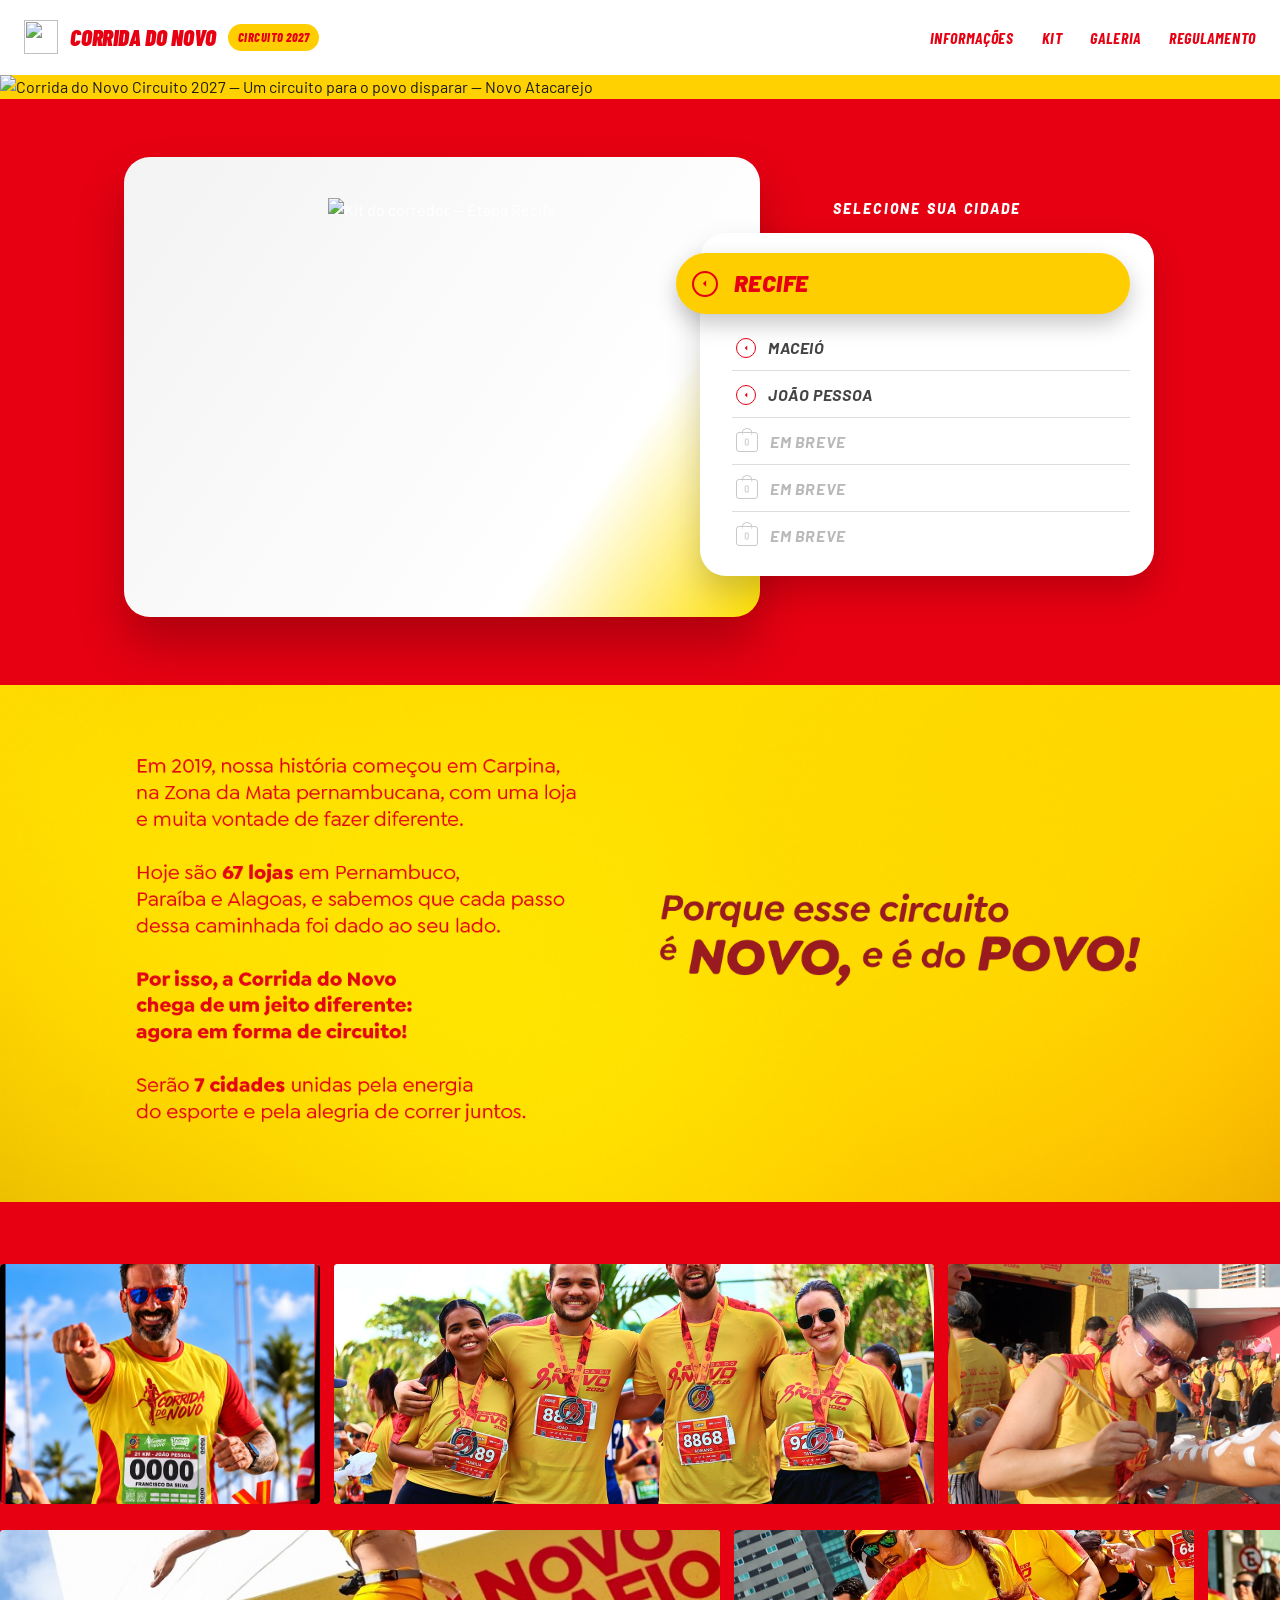
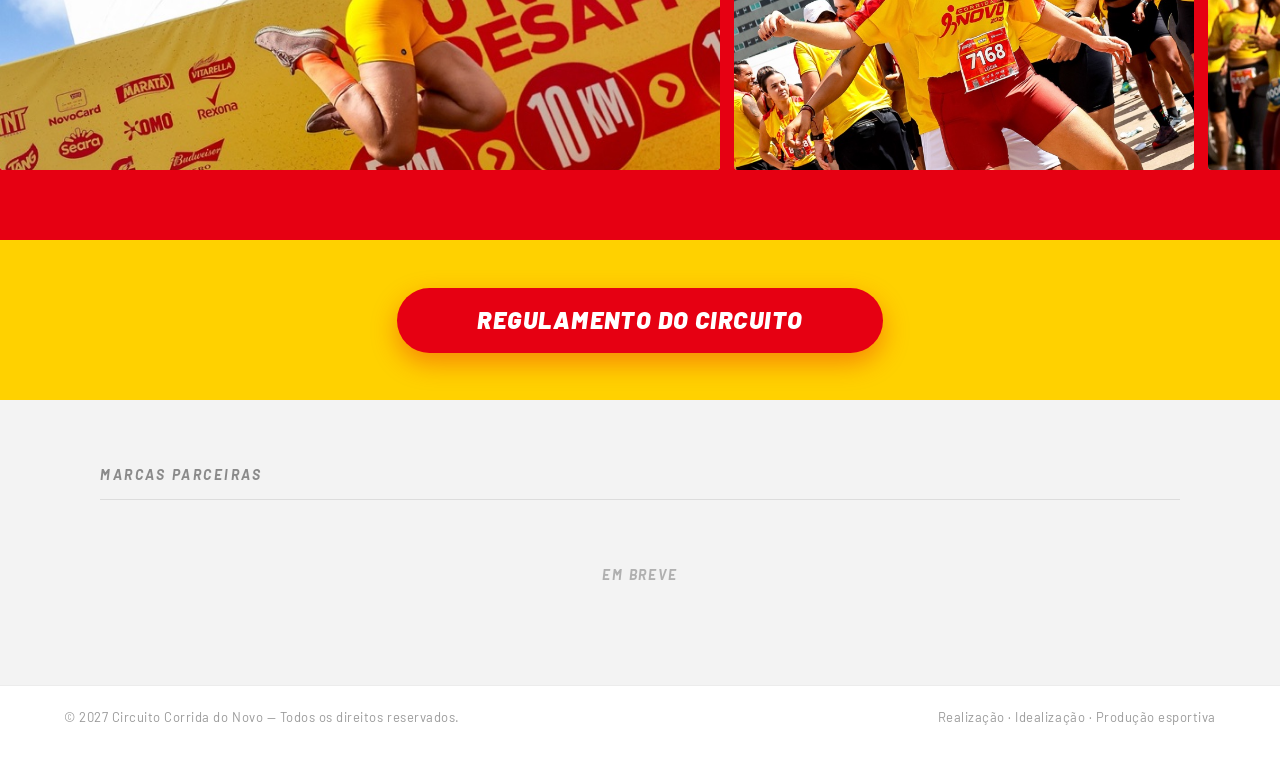
==== index.html @ e548bd9b "Replica layout da Corrida Mateus na home (branch site-completo)" ====
<!doctype html>
<html lang="pt-BR">
  <head>
    <meta charset="utf-8" />
    <meta name="viewport" content="width=device-width, initial-scale=1" />
    <title>Corrida do Novo — Circuito 2027</title>
    <link rel="icon" type="image/svg+xml" href="assets/common/favicon.svg" />
    <link rel="preconnect" href="https://fonts.googleapis.com" />
    <link rel="preconnect" href="https://fonts.gstatic.com" crossorigin />
    <link
      href="https://fonts.googleapis.com/css2?family=Barlow+Condensed:ital,wght@0,400;0,600;0,700;0,800;0,900;1,400;1,600;1,700;1,800;1,900&family=Barlow:ital,wght@0,400;0,500;0,600;0,700;0,800;0,900;1,400;1,500;1,600;1,700;1,800;1,900&family=Saira+Condensed:ital,wght@0,700;0,800;0,900;1,800;1,900&display=swap"
      rel="stylesheet"
    />
    <link rel="stylesheet" href="styles.css?v=11" />
  </head>
  <body data-page="home">
    <!-- ==================== HEADER ==================== -->
    <header class="topbar" data-screen-label="Header">
      <div class="topbar-container topbar-home">
        <a href="#inicio" class="brand-logo">
          <img class="brand-icon" src="assets/common/favicon.svg" alt="" width="34" height="34" />
          <span>Corrida do Novo</span>
          <span class="brand-badge">Circuito 2027</span>
        </a>

        <nav class="nav" aria-label="Primária">
          <a href="#informacoes">INFORMAÇÕES</a>
          <a href="#kit">KIT</a>
          <a href="#galeria">GALERIA</a>
          <a href="#regulamento">REGULAMENTO</a>
        </nav>
      </div>
    </header>

    <!-- ==================== HERO ==================== -->
    <section class="hero" id="inicio" data-screen-label="Hero">
      <div class="hero-img-wrap">
        <img
          src="assets/common/DOBRA_1.png"
          alt="Corrida do Novo Circuito 2027 — Um circuito para o povo disparar — Novo Atacarejo"
        />
      </div>
    </section>

    <!-- ==================== KIT + SELETOR DE CIDADE ==================== -->
    <section
      class="section-red section-stages"
      id="kit"
      data-screen-label="Kit + Seletor de Cidade"
    >
      <div class="kit-row" id="etapas">
        <div class="kit-card kit-card-home">
          <div class="kit-preview-frame">
            <img
              id="kit-preview-img"
              class="kit-preview-img"
              src="assets/recife/CAMISA_RECIFE.png"
              alt="Kit do corredor: camisa, medalha e número de peito"
            />
          </div>
        </div>

        <aside class="city-aside" aria-label="Selecione sua cidade">
          <div class="label">SELECIONE SUA CIDADE</div>

          <div class="city-panel">
            <button class="city-current" type="button" id="city-current-btn">
              <span class="arrow" aria-hidden="true">
                <svg viewBox="0 0 24 24"><path d="M15 6l-6 6 6 6V6z" /></svg>
              </span>
              <span class="city-current-label">RECIFE</span>
            </button>

            <ul class="city-list" id="city-list"></ul>
          </div>
        </aside>
      </div>
    </section>

    <!-- ==================== HISTÓRIA ==================== -->
    <section class="story-novo" id="informacoes" data-screen-label="História">
      <div class="story-wrap">
        <div class="story-text-img">
          <img
            src="assets/common/story-text.png"
            alt="Em 2019, nossa história começou em Carpina, na Zona da Mata pernambucana, com uma loja e muita vontade de fazer diferente. Hoje são 67 lojas em Pernambuco, Paraíba e Alagoas, e sabemos que cada passo dessa caminhada foi dado ao seu lado. Por isso, a Corrida do Novo chega de um jeito diferente: agora em forma de circuito! Serão 7 cidades unidas pela energia do esporte e pela alegria de correr juntos."
          />
        </div>
        <div class="story-headline">
          <img
            src="assets/common/story-headline.png"
            alt="Porque esse circuito é NOVO, e é do POVO!"
          />
        </div>
      </div>
    </section>

    <!-- ==================== GALERIA MARQUEE ==================== -->
    <section class="gallery" id="galeria" data-screen-label="Galeria">
      <!-- ROW 1 — scrolls right → left -->
      <div class="marquee" style="--marquee-duration: 70s">
        <div class="marquee-track">
          <!-- First set -->
          <div class="mslide s"><img src="assets/common/runner-highlight.jpg" alt="Corredor Corrida do Novo" loading="lazy" /></div>
          <div class="mslide l"><img src="assets/photos/corrida-novo-01.jpg" alt="Foto da Corrida do Novo" loading="lazy" /></div>
          <div class="mslide m"><img src="assets/photos/corrida-novo-02.jpg" alt="Foto da Corrida do Novo" loading="lazy" /></div>
          <div class="mslide xl"><img src="assets/photos/corrida-novo-03.jpg" alt="Foto da Corrida do Novo" loading="lazy" /></div>
          <div class="mslide s"><img src="assets/photos/corrida-novo-04.jpg" alt="Foto da Corrida do Novo" loading="lazy" /></div>
          <div class="mslide m"><img src="assets/photos/corrida-novo-05.jpg" alt="Foto da Corrida do Novo" loading="lazy" /></div>
          <div class="mslide l"><img src="assets/photos/corrida-novo-06.jpg" alt="Foto da Corrida do Novo" loading="lazy" /></div>
          <div class="mslide s"><img src="assets/photos/corrida-novo-07.jpg" alt="Foto da Corrida do Novo" loading="lazy" /></div>
          <div class="mslide m"><img src="assets/photos/corrida-novo-08.jpg" alt="Foto da Corrida do Novo" loading="lazy" /></div>
          <div class="mslide l"><img src="assets/photos/corrida-novo-09.jpg" alt="Foto da Corrida do Novo" loading="lazy" /></div>
          <div class="mslide m"><img src="assets/photos/corrida-novo-10.jpg" alt="Foto da Corrida do Novo" loading="lazy" /></div>
          <!-- Duplicate (required for seamless loop) -->
          <div class="mslide s"><img src="assets/common/runner-highlight.jpg" alt="Corredor Corrida do Novo" loading="lazy" /></div>
          <div class="mslide l"><img src="assets/photos/corrida-novo-01.jpg" alt="Foto da Corrida do Novo" loading="lazy" /></div>
          <div class="mslide m"><img src="assets/photos/corrida-novo-02.jpg" alt="Foto da Corrida do Novo" loading="lazy" /></div>
          <div class="mslide xl"><img src="assets/photos/corrida-novo-03.jpg" alt="Foto da Corrida do Novo" loading="lazy" /></div>
          <div class="mslide s"><img src="assets/photos/corrida-novo-04.jpg" alt="Foto da Corrida do Novo" loading="lazy" /></div>
          <div class="mslide m"><img src="assets/photos/corrida-novo-05.jpg" alt="Foto da Corrida do Novo" loading="lazy" /></div>
          <div class="mslide l"><img src="assets/photos/corrida-novo-06.jpg" alt="Foto da Corrida do Novo" loading="lazy" /></div>
          <div class="mslide s"><img src="assets/photos/corrida-novo-07.jpg" alt="Foto da Corrida do Novo" loading="lazy" /></div>
          <div class="mslide m"><img src="assets/photos/corrida-novo-08.jpg" alt="Foto da Corrida do Novo" loading="lazy" /></div>
          <div class="mslide l"><img src="assets/photos/corrida-novo-09.jpg" alt="Foto da Corrida do Novo" loading="lazy" /></div>
          <div class="mslide m"><img src="assets/photos/corrida-novo-10.jpg" alt="Foto da Corrida do Novo" loading="lazy" /></div>
        </div>
      </div>

      <!-- ROW 2 — scrolls left → right -->
      <div class="marquee reverse" style="--marquee-duration: 80s">
        <div class="marquee-track">
          <!-- First set -->
          <div class="mslide xl"><img src="assets/photos/corrida-novo-11.jpg" alt="Foto da Corrida do Novo" loading="lazy" /></div>
          <div class="mslide m"><img src="assets/photos/corrida-novo-12.jpg" alt="Foto da Corrida do Novo" loading="lazy" /></div>
          <div class="mslide l"><img src="assets/photos/corrida-novo-13.jpg" alt="Foto da Corrida do Novo" loading="lazy" /></div>
          <div class="mslide s"><img src="assets/photos/corrida-novo-14.jpg" alt="Foto da Corrida do Novo" loading="lazy" /></div>
          <div class="mslide xl"><img src="assets/photos/corrida-novo-15.jpg" alt="Foto da Corrida do Novo" loading="lazy" /></div>
          <div class="mslide m"><img src="assets/photos/corrida-novo-16.jpg" alt="Foto da Corrida do Novo" loading="lazy" /></div>
          <div class="mslide s"><img src="assets/photos/corrida-novo-17.jpg" alt="Foto da Corrida do Novo" loading="lazy" /></div>
          <div class="mslide l"><img src="assets/photos/corrida-novo-18.jpg" alt="Foto da Corrida do Novo" loading="lazy" /></div>
          <div class="mslide m"><img src="assets/photos/corrida-novo-19.jpg" alt="Foto da Corrida do Novo" loading="lazy" /></div>
          <div class="mslide l"><img src="assets/photos/corrida-novo-20.jpg" alt="Foto da Corrida do Novo" loading="lazy" /></div>
          <!-- Duplicate -->
          <div class="mslide xl"><img src="assets/photos/corrida-novo-11.jpg" alt="Foto da Corrida do Novo" loading="lazy" /></div>
          <div class="mslide m"><img src="assets/photos/corrida-novo-12.jpg" alt="Foto da Corrida do Novo" loading="lazy" /></div>
          <div class="mslide l"><img src="assets/photos/corrida-novo-13.jpg" alt="Foto da Corrida do Novo" loading="lazy" /></div>
          <div class="mslide s"><img src="assets/photos/corrida-novo-14.jpg" alt="Foto da Corrida do Novo" loading="lazy" /></div>
          <div class="mslide xl"><img src="assets/photos/corrida-novo-15.jpg" alt="Foto da Corrida do Novo" loading="lazy" /></div>
          <div class="mslide m"><img src="assets/photos/corrida-novo-16.jpg" alt="Foto da Corrida do Novo" loading="lazy" /></div>
          <div class="mslide s"><img src="assets/photos/corrida-novo-17.jpg" alt="Foto da Corrida do Novo" loading="lazy" /></div>
          <div class="mslide l"><img src="assets/photos/corrida-novo-18.jpg" alt="Foto da Corrida do Novo" loading="lazy" /></div>
          <div class="mslide m"><img src="assets/photos/corrida-novo-19.jpg" alt="Foto da Corrida do Novo" loading="lazy" /></div>
          <div class="mslide l"><img src="assets/photos/corrida-novo-20.jpg" alt="Foto da Corrida do Novo" loading="lazy" /></div>
        </div>
      </div>
    </section>

    <!-- ==================== CTA REGULAMENTO ==================== -->
    <section class="cta-band-home" id="regulamento">
      <button class="cta-btn-regulamento" type="button" onclick="openRegulamento()">
        Regulamento do Circuito
      </button>
    </section>

    <!-- ==================== MARCAS PARCEIRAS ==================== -->
    <section class="partners">
      <div class="partners-inner">
        <h3 class="partners-title">Marcas Parceiras</h3>
        <div class="partners-empty">Em breve</div>
      </div>
    </section>

    <!-- ==================== FOOTER ==================== -->
    <div class="legal">
      <span>© 2027 Circuito Corrida do Novo — Todos os direitos reservados.</span>
      <span>Realização · Idealização · Produção esportiva</span>
    </div>

    <script src="script.js?v=11"></script>
  </body>
</html>
---- styles.css ----
:root {
  --primary-red: #E60012;
  --primary-red-hover: #c9000f;
  --dark-red: #9e000c;
  --yellow: #FFCE00;
  --yellow-light: #FFF4D0;
  --yellow-dark: #E5B800;
  --text-dark: #1A1A1A;
  --text-muted: #666666;
  --bg-light: #FBF9F5;
  --bg-card: #FFFFFF;
  --border-light: #EBEBEB;
  --radius-lg: 20px;
  --radius-md: 12px;
  --radius-sm: 8px;
  --radius-pill: 9999px;
  --shadow-sm: 0 4px 12px rgba(0, 0, 0, 0.05);
  --shadow-md: 0 8px 24px rgba(0, 0, 0, 0.08);
  --shadow-lg: 0 16px 36px rgba(0, 0, 0, 0.12);
  --font-heading: 'Barlow Condensed', 'Saira Condensed', sans-serif;
  --font-body: 'Barlow', -apple-system, BlinkMacSystemFont, sans-serif;
}

* {
  box-sizing: border-box;
  margin: 0;
  padding: 0;
}

html {
  scroll-behavior: smooth;
  font-size: 16px;
  overflow-x: hidden;
}

body {
  font-family: var(--font-body);
  color: var(--text-dark);
  background-color: #fff;
  line-height: 1.5;
  -webkit-font-smoothing: antialiased;
  overflow-x: hidden;
}

section[id],
div[id] {
  scroll-margin-top: 84px;
}

::selection {
  background: var(--yellow);
  color: var(--text-dark);
}

img {
  display: block;
  max-width: 100%;
  height: auto;
}

a {
  text-decoration: none;
  color: inherit;
}

button {
  font: inherit;
  border: none;
  background: none;
  cursor: pointer;
}

/* ==================== TOPBAR ==================== */
.topbar {
  position: sticky;
  top: 0;
  z-index: 100;
  background: #FFFFFF;
  padding: 14px 24px;
  min-height: 75px;
  display: flex;
  align-items: center;
}

.topbar-container {
  width: 100%;
  max-width: 1240px;
  margin: 0 auto;
  display: grid;
  grid-template-columns: 1fr auto 1fr;
  align-items: center;
  gap: 24px;
}

.topbar-container > .nav-cta-btn {
  justify-self: end;
}

.brand-logo {
  display: flex;
  align-items: center;
  gap: 12px;
  font-family: var(--font-heading);
  font-weight: 900;
  font-style: italic;
  font-size: 1.45rem;
  color: var(--primary-red);
  letter-spacing: -0.01em;
  text-transform: uppercase;
}

.brand-icon {
  width: 34px;
  height: 34px;
  flex-shrink: 0;
}

.brand-badge {
  background: var(--yellow);
  color: var(--primary-red);
  padding: 4px 10px;
  border-radius: var(--radius-pill);
  font-size: 0.78rem;
  font-weight: 800;
  letter-spacing: 0.04em;
}

.nav {
  display: flex;
  align-items: center;
  gap: 28px;
}

.nav a {
  font-family: var(--font-heading);
  font-style: italic;
  font-weight: 700;
  font-size: 1rem;
  color: var(--primary-red);
  text-transform: uppercase;
  letter-spacing: 0.04em;
  position: relative;
  padding: 6px 0;
  transition: color 0.2s;
}

.nav a:hover,
.nav a.active {
  color: var(--dark-red);
}

.nav a::after {
  content: "";
  position: absolute;
  left: 0;
  bottom: 0;
  width: 100%;
  height: 2px;
  background: var(--primary-red);
  transform: scaleX(0);
  transition: transform 0.2s ease;
}

.nav a:hover::after,
.nav a.active::after {
  transform: scaleX(1);
}

.nav-cta-btn {
  background: var(--primary-red);
  color: #fff !important;
  font-family: var(--font-heading) !important;
  font-weight: 800 !important;
  font-style: italic !important;
  text-transform: uppercase !important;
  padding: 8px 22px !important;
  border-radius: var(--radius-pill);
  box-shadow: 0 4px 12px rgba(230, 0, 18, 0.3);
  transition: all 0.2s ease !important;
}

.nav-cta-btn::after {
  display: none !important;
}

.nav-cta-btn:hover {
  background: var(--primary-red-hover);
  transform: translateY(-2px);
  box-shadow: 0 6px 16px rgba(230, 0, 18, 0.45);
}

/* ==================== TABS BAR ==================== */
.tab-switch-section {
  margin: 0 auto 44px;
  text-align: center;
}

.tab-switch-wrap {
  display: flex;
  justify-content: center;
}

.tab-nav {
  display: flex;
  background: #FFFFFF;
  padding: 6px;
  border: 1px solid #ECE6DA;
  border-radius: var(--radius-pill);
  box-shadow: var(--shadow-sm);
  width: 100%;
  max-width: 560px;
}

.tab-nav-btn {
  flex: 1;
  padding: 14px 18px;
  border-radius: var(--radius-pill);
  font-family: var(--font-heading);
  font-style: italic;
  font-weight: 800;
  font-size: 1.15rem;
  letter-spacing: 0.04em;
  text-transform: uppercase;
  color: #6B6457;
  display: flex;
  align-items: center;
  justify-content: center;
  gap: 10px;
  transition: background-color 0.2s ease, color 0.2s ease, box-shadow 0.2s ease;
}

.tab-nav-btn .tab-icon {
  display: inline-flex;
}

.tab-nav-btn .tab-icon svg {
  width: 22px;
  height: 22px;
  fill: currentColor;
}

.tab-nav-btn.active {
  background: var(--primary-red);
  color: #FFFFFF;
  box-shadow: 0 6px 16px rgba(230, 0, 18, 0.3);
}

.tab-nav-btn:not(.active):hover {
  color: var(--primary-red);
}

.tab-banner-notice {
  font-size: 0.9rem;
  color: var(--text-muted);
  margin-top: 12px;
}

/* ==================== HERO ==================== */
.hero {
  position: relative;
  width: 100%;
  background: #FFD100;
  overflow: hidden;
}

.hero-img-wrap {
  width: 100%;
  max-width: 1920px;
  margin: 0 auto;
}

.hero-img-wrap img {
  width: 100%;
  height: auto;
  display: block;
}

/* ==================== DATE BAR ==================== */
.date-bar-section {
  background: var(--primary-red);
  width: 100%;
  overflow: hidden;
  line-height: 0;
  box-shadow: inset 0 2px 4px rgba(0,0,0,0.1);
}

.date-bar-section img {
  width: 100%;
  max-width: 1920px;
  margin: 0 auto;
  display: block;
  height: auto;
  transition: opacity 0.3s ease;
}

/* ==================== RED SECTIONS ==================== */
.section-red {
  background: var(--primary-red);
  color: #FFFFFF;
}

/* ==================== SECTION KIT & CITY SELECTOR ==================== */
.section-kit-selector,
.section-stages {
  position: relative;
  padding: 72px 24px;
  overflow: hidden;
}

.section-container {
  max-width: 1240px;
  margin: 0 auto;
}

.kit-selector-grid {
  display: grid;
  grid-template-columns: 1.1fr 0.9fr;
  gap: 56px;
  align-items: center;
  max-width: 1080px;
  margin: 0 auto;
}

/* Left: Kit Preview Frame */
.kit-card {
  position: relative;
  display: flex;
  flex-direction: column;
  align-items: center;
  justify-content: center;
  padding: 36px 28px 28px;
  background: #FFFFFF;
  border-radius: 28px;
  box-shadow: 0 20px 50px rgba(0, 0, 0, 0.18);
}

.kit-preview-frame {
  position: relative;
  width: 100%;
  max-width: 460px;
  display: flex;
  align-items: center;
  justify-content: center;
}

.kit-preview-img {
  max-width: 100%;
  max-height: 460px;
  object-fit: contain;
  transition: transform 0.3s ease, opacity 0.25s ease;
}

.kit-badge-info {
  margin-top: 20px;
  background: #FFF;
  border: 1px solid #ECE6DA;
  border-radius: var(--radius-pill);
  padding: 8px 20px;
  font-family: var(--font-heading);
  font-weight: 700;
  font-size: 0.9rem;
  color: #444;
  letter-spacing: 0.05em;
  text-transform: uppercase;
  box-shadow: var(--shadow-sm);
  display: inline-flex;
  align-items: center;
  gap: 8px;
  text-align: center;
}

.kit-badge-info .dot {
  flex: 0 0 8px;
  width: 8px;
  height: 8px;
  background: var(--primary-red);
  border-radius: 50%;
}

/* Right: City Aside (Exact look of corridamateus) */
.city-aside {
  position: relative;
  z-index: 10;
  display: flex;
  flex-direction: column;
  justify-content: center;
  max-width: 440px;
  width: 100%;
  margin: 0;
}

.city-aside .city-aside-label {
  align-self: flex-start;
  font-family: var(--font-heading);
  font-style: italic;
  font-weight: 800;
  font-size: 1rem;
  letter-spacing: 0.12em;
  color: #FFFFFF;
  text-align: left;
  margin-bottom: 18px;
  text-transform: uppercase;
  display: flex;
  align-items: center;
  gap: 8px;
}

.city-aside .city-aside-label::before {
  content: "";
  display: inline-block;
  width: 12px;
  height: 12px;
  background: var(--yellow);
  border-radius: 50%;
}

.stage-summary {
  background: #FFFFFF;
  border: 1px solid #ECECEC;
  border-radius: 26px;
  box-shadow: 0 16px 36px rgba(0, 0, 0, 0.1);
  padding: 28px 30px;
}

.stage-summary-name {
  font-family: var(--font-heading);
  font-style: italic;
  font-weight: 900;
  font-size: clamp(2.4rem, 4vw, 3.2rem);
  line-height: 1;
  color: var(--primary-red);
  text-transform: uppercase;
  display: flex;
  align-items: baseline;
  gap: 12px;
}

.stage-summary-state {
  font-size: 1.1rem;
  color: var(--text-dark);
  background: var(--yellow);
  padding: 2px 10px;
  border-radius: var(--radius-pill);
}

.stage-summary-list {
  margin-top: 22px;
  display: flex;
  flex-direction: column;
}

.stage-summary-list > div {
  display: grid;
  grid-template-columns: 110px 1fr;
  gap: 12px;
  padding: 12px 0;
  border-top: 1px solid #F0ECE4;
}

.stage-summary-list dt {
  font-family: var(--font-heading);
  font-style: italic;
  font-weight: 800;
  font-size: 0.95rem;
  letter-spacing: 0.08em;
  text-transform: uppercase;
  color: #999;
}

.stage-summary-list dd {
  font-weight: 600;
  color: var(--text-dark);
}

.stage-back-link {
  margin-top: 14px;
  align-self: center;
  font-family: var(--font-heading);
  font-style: italic;
  font-weight: 700;
  letter-spacing: 0.04em;
  text-transform: uppercase;
  color: var(--text-muted);
  transition: color 0.15s ease;
}

.section-red .stage-back-link {
  color: rgba(255, 255, 255, 0.85);
}

.stage-back-link:hover,
.section-red .stage-back-link:hover {
  color: var(--yellow);
}

/* Home city list */
.city-panel {
  background: #FFFFFF;
  border-radius: 26px;
  box-shadow: 0 20px 50px rgba(0, 0, 0, 0.18);
  padding: 14px;
}

.city-list {
  list-style: none;
  display: flex;
  flex-direction: column;
  gap: 4px;
}

.city-option {
  display: flex;
  align-items: center;
  gap: 12px;
  padding: 16px 20px;
  border-radius: var(--radius-pill);
  font-family: var(--font-heading);
  font-style: italic;
  font-weight: 800;
  font-size: 1.35rem;
  letter-spacing: 0.04em;
  color: #777;
  transition: background-color 0.2s ease, color 0.2s ease, box-shadow 0.2s ease;
}

.city-option .city-pin {
  display: inline-flex;
  width: 20px;
  height: 20px;
  color: #AAA;
}

.city-option .city-pin svg {
  width: 100%;
  height: 100%;
}

.city-option-date {
  margin-left: auto;
  font-style: normal;
  font-weight: 600;
  font-size: 0.85rem;
  letter-spacing: 0.02em;
  opacity: 0.8;
}

.city-option-arrow {
  font-style: normal;
  opacity: 0;
  transform: translateX(-6px);
  transition: opacity 0.2s ease, transform 0.2s ease;
}

.city-option.is-active {
  background: var(--primary-red);
  color: #FFFFFF;
  box-shadow: 0 8px 20px rgba(230, 0, 18, 0.35);
}

.city-option.is-active .city-pin {
  color: var(--yellow);
}

.city-option.is-active .city-option-arrow {
  opacity: 1;
  transform: translateX(0);
}

/* Story */
.story {
  padding: 24px 24px 80px;
}

.story-grid {
  display: grid;
  grid-template-columns: 1fr 1.1fr;
  gap: 56px;
  align-items: center;
  max-width: 1080px;
}

.story-text p {
  font-size: 1.05rem;
  line-height: 1.7;
  max-width: 420px;
}

.story-text p + p {
  margin-top: 14px;
}

.story-slogan {
  font-family: var(--font-heading);
  font-style: italic;
  font-weight: 900;
  font-size: clamp(2.4rem, 5vw, 4rem);
  line-height: 1;
  text-transform: uppercase;
}

.story-slogan span {
  color: var(--yellow);
}

.cta-band {
  text-align: center;
  margin-top: 64px;
}

.cta-band-btn {
  display: inline-block;
  background: var(--yellow);
  color: var(--primary-red);
  font-family: var(--font-heading);
  font-style: italic;
  font-weight: 900;
  font-size: 1.3rem;
  letter-spacing: 0.06em;
  text-transform: uppercase;
  padding: 16px 48px;
  border-radius: var(--radius-pill);
  box-shadow: 0 10px 24px rgba(0, 0, 0, 0.2);
  transition: transform 0.2s ease, background-color 0.2s ease;
}

.cta-band-btn:hover {
  background: #FFFFFF;
  transform: translateY(-2px);
}

.city-aside-info {
  margin-top: 18px;
  padding-left: 4px;
  color: rgba(255, 255, 255, 0.85);
  font-size: 0.95rem;
  font-weight: 600;
}

.city-aside-cta {
  margin-top: 16px;
  display: inline-flex;
  align-items: center;
  justify-content: center;
  background: var(--yellow);
  color: var(--primary-red);
  font-family: var(--font-heading);
  font-style: italic;
  font-weight: 900;
  font-size: 1.2rem;
  text-transform: uppercase;
  letter-spacing: 0.04em;
  padding: 14px 24px;
  border-radius: var(--radius-pill);
  box-shadow: 0 6px 16px rgba(229, 184, 0, 0.35);
  transition: transform 0.2s ease, background-color 0.2s ease;
}

.city-aside-cta:hover {
  background: var(--yellow-dark);
  transform: translateY(-2px);
}

/* ==================== TICKETS & REGISTRATION SECTION ==================== */
.section-tickets {
  background: var(--bg-light);
  padding: 88px 24px 110px;
}

.section-title-wrap {
  text-align: center;
  max-width: 700px;
  margin: 0 auto 40px;
}

.section-tag {
  display: inline-block;
  background: var(--yellow-light);
  color: #8A6800;
  font-family: var(--font-heading);
  font-weight: 800;
  font-style: italic;
  font-size: 0.95rem;
  letter-spacing: 0.08em;
  padding: 4px 14px;
  border-radius: var(--radius-pill);
  text-transform: uppercase;
  margin-bottom: 10px;
}

.section-heading {
  font-family: var(--font-heading);
  font-style: italic;
  font-weight: 900;
  font-size: clamp(2.1rem, 4vw, 3.2rem);
  letter-spacing: 0.01em;
  text-transform: uppercase;
  color: var(--text-dark);
  line-height: 1.15;
}

.section-heading span {
  color: var(--primary-red);
}

.section-heading::after {
  content: "";
  display: block;
  width: 64px;
  height: 6px;
  margin: 14px auto 0;
  background: var(--yellow);
  border-radius: var(--radius-pill);
  transform: skewX(-20deg);
}

.section-subtitle {
  color: var(--text-muted);
  font-size: 1.05rem;
  margin-top: 10px;
}

/* Tab Content Areas */
.tab-content {
  display: none;
  animation: fadeIn 0.3s ease;
}

.tab-content.active {
  display: block;
}

@keyframes fadeIn {
  from { opacity: 0; transform: translateY(6px); }
  to { opacity: 1; transform: translateY(0); }
}

/* Ticket Cards Row */
.ticket-row {
  display: grid;
  grid-template-columns: repeat(auto-fit, minmax(280px, 1fr));
  gap: 24px;
  max-width: 1040px;
  margin: 0 auto 48px;
  padding-top: 12px;
}

.ticket-card {
  background: #FFFFFF;
  border: 2px solid #EFEBE3;
  border-radius: 24px;
  padding: 32px 28px 28px;
  display: flex;
  flex-direction: column;
  transition: all 0.25s ease;
  position: relative;
  box-shadow: var(--shadow-sm);
}

.ticket-card:hover {
  transform: translateY(-4px);
  border-color: var(--yellow);
  box-shadow: var(--shadow-md);
}

.ticket-distance-pill {
  display: inline-flex;
  align-items: center;
  justify-content: center;
  background: var(--yellow);
  color: var(--primary-red);
  font-family: var(--font-heading);
  font-weight: 900;
  font-style: italic;
  font-size: 2rem;
  line-height: 1;
  padding: 8px 22px;
  border-radius: var(--radius-pill);
  width: fit-content;
  margin-bottom: 8px;
  transform: skewX(-8deg);
}

.ticket-stage-city {
  font-size: 0.9rem;
  font-weight: 700;
  color: #888;
  text-transform: uppercase;
  letter-spacing: 0.06em;
  margin-bottom: 6px;
}

.ticket-price-wrap {
  margin: 12px 0 24px;
}

.ticket-price-old {
  font-size: 0.9rem;
  color: #999;
  text-decoration: line-through;
}

.ticket-price-current {
  display: flex;
  align-items: baseline;
  gap: 6px;
  font-family: var(--font-heading);
  font-weight: 900;
  font-style: italic;
}

.ticket-price-current .currency {
  font-size: 1.1rem;
  color: var(--primary-red);
}

.ticket-price-current .val {
  font-size: 3.4rem;
  color: var(--primary-red);
  line-height: 1;
}

.ticket-card .ticket-btn {
  margin-top: auto;
  width: 100%;
  background: var(--primary-red);
  color: #fff;
  font-family: var(--font-heading);
  font-style: italic;
  font-weight: 800;
  font-size: 1.15rem;
  padding: 12px 20px;
  border-radius: var(--radius-pill);
  text-align: center;
  text-transform: uppercase;
  letter-spacing: 0.03em;
  box-shadow: 0 4px 14px rgba(230, 0, 18, 0.3);
  transition: all 0.2s ease;
}

.ticket-card .ticket-btn:hover {
  background: var(--primary-red-hover);
  transform: translateY(-2px);
  box-shadow: 0 6px 18px rgba(230, 0, 18, 0.45);
}

/* Large CTA bar at bottom of tickets */
.tickets-main-cta {
  text-align: center;
  margin-top: 10px;
}

.btn-big-cta {
  display: inline-flex;
  align-items: center;
  justify-content: center;
  gap: 12px;
  background: var(--primary-red);
  color: #fff;
  font-family: var(--font-heading);
  font-style: italic;
  font-weight: 900;
  font-size: 1.5rem;
  text-transform: uppercase;
  letter-spacing: 0.04em;
  padding: 16px 44px;
  border-radius: var(--radius-pill);
  box-shadow: 0 8px 24px rgba(230, 0, 18, 0.4);
  transition: all 0.25s ease;
}

.btn-big-cta span:last-child {
  transition: transform 0.2s ease;
}

.btn-big-cta:hover span:last-child {
  transform: translateX(6px);
}

.ticket-btn:active,
.btn-big-cta:active,
.nav-cta-btn:active,
.city-aside-cta:active,
.signup-modal__actions a:active {
  transform: scale(0.97) !important;
}

.btn-big-cta:hover {
  background: var(--primary-red-hover);
  transform: translateY(-3px) scale(1.02);
  box-shadow: 0 12px 30px rgba(230, 0, 18, 0.55);
}

/* ==================== COUNTDOWN SECTION ==================== */
.section-countdown {
  background-color: var(--primary-red);
  background-image:
    repeating-linear-gradient(-60deg, rgba(255, 255, 255, 0.05) 0 2px, transparent 2px 28px),
    radial-gradient(circle at 50% 0%, #FF2A3A 0%, var(--primary-red) 45%, var(--dark-red) 100%);
  color: #fff;
  padding: calc(80px + 3vw) 24px;
  margin: -3vw 0;
  clip-path: polygon(0 0, 100% 3vw, 100% 100%, 0 calc(100% - 3vw));
  text-align: center;
  position: relative;
  z-index: 1;
  overflow: hidden;
}

.countdown-wrap {
  max-width: 800px;
  margin: 0 auto;
}

.countdown-title {
  font-family: var(--font-heading);
  font-style: italic;
  font-weight: 900;
  font-size: 2.2rem;
  text-transform: uppercase;
  letter-spacing: 0.12em;
  margin-bottom: 8px;
}

.countdown-city-notice {
  font-size: 1.05rem;
  font-weight: 600;
  color: var(--yellow);
  text-transform: uppercase;
  letter-spacing: 0.08em;
  margin-bottom: 32px;
}

.countdown-boxes {
  display: flex;
  justify-content: center;
  gap: 16px;
  flex-wrap: wrap;
}

.countdown-box {
  display: flex;
  flex-direction: column-reverse;
  align-items: center;
  gap: 12px;
  min-width: 140px;
  padding: 22px 12px 18px;
  background: rgba(0, 0, 0, 0.18);
  border: 1px solid rgba(255, 255, 255, 0.18);
  border-radius: 22px;
}

.countdown-label-pill {
  background: var(--yellow);
  color: var(--primary-red);
  font-family: var(--font-heading);
  font-style: italic;
  font-weight: 900;
  font-size: 1rem;
  letter-spacing: 0.12em;
  text-transform: uppercase;
  padding: 4px 18px;
  border-radius: var(--radius-pill);
}

.countdown-number {
  font-family: var(--font-heading);
  font-style: italic;
  font-weight: 900;
  font-size: clamp(3.8rem, 8vw, 5.5rem);
  line-height: 1;
  color: #FFFFFF;
  font-variant-numeric: tabular-nums;
  text-shadow: 0 4px 16px rgba(0, 0, 0, 0.2);
}

/* ==================== INFO PROVA ACCORDION ==================== */
.section-info {
  background: var(--bg-light);
  padding: calc(88px + 3vw) 24px 96px;
}

.info-card {
  max-width: 860px;
  margin: 0 auto;
}

.accordion-list {
  display: flex;
  flex-direction: column;
  gap: 12px;
  margin-top: 28px;
}

.accordion-item {
  background: #FFFFFF;
  border: 1px solid #EFEBE3;
  border-left: 5px solid #EFEBE3;
  border-radius: 14px;
  overflow: hidden;
  transition: all 0.2s ease;
}

.accordion-item.open {
  border-color: #EFEBE3;
  border-left-color: var(--primary-red);
  box-shadow: var(--shadow-sm);
}

.accordion-trigger {
  width: 100%;
  background: #FFFFFF;
  padding: 20px 24px;
  display: flex;
  align-items: center;
  justify-content: space-between;
  font-family: var(--font-heading);
  font-style: italic;
  font-weight: 800;
  font-size: 1.25rem;
  color: #333;
  text-align: left;
  letter-spacing: 0.02em;
  transition: background 0.15s ease;
}

.accordion-trigger:hover {
  background: #FFF8E6;
  color: var(--primary-red);
}

.accordion-trigger .chevron {
  width: 20px;
  height: 20px;
  transition: transform 0.25s ease;
  fill: #888;
}

.accordion-item.open .accordion-trigger .chevron {
  transform: rotate(180deg);
  fill: var(--primary-red);
}

.accordion-panel {
  display: none;
  padding: 0 24px 22px;
  background: #FFFFFF;
  color: #444;
  font-size: 1rem;
  line-height: 1.6;
}

.accordion-item.open .accordion-panel {
  display: block;
}

.accordion-panel p {
  margin-bottom: 10px;
}

.accordion-panel p:last-child {
  margin-bottom: 0;
}

.btn-download-regulamento {
  display: inline-flex;
  align-items: center;
  gap: 8px;
  background: var(--yellow);
  color: #634700;
  font-family: var(--font-heading);
  font-style: italic;
  font-weight: 800;
  padding: 10px 22px;
  border-radius: var(--radius-pill);
  margin-top: 12px;
  transition: all 0.2s ease;
}

.btn-download-regulamento svg,
.signup-modal__actions a svg {
  width: 22px;
  height: 22px;
  fill: currentColor;
  flex-shrink: 0;
}

.btn-download-regulamento:hover {
  background: var(--yellow-dark);
}

/* ==================== FOOTER ==================== */
.footer {
  background: #F3F3F3;
  color: #888888;
  padding: 22px 24px;
  font-size: 0.8rem;
}

.footer-inner {
  max-width: 1240px;
  margin: 0 auto;
  display: flex;
  align-items: center;
  justify-content: space-between;
  gap: 16px;
  flex-wrap: wrap;
}

.footer-links {
  display: flex;
  gap: 18px;
  flex-wrap: wrap;
}

.footer-links a {
  transition: color 0.15s ease;
}

.footer-links a:hover {
  color: var(--primary-red);
}

/* ==================== SIGNUP MODAL ==================== */
.signup-modal {
  position: fixed;
  inset: 0;
  z-index: 999;
  display: flex;
  align-items: center;
  justify-content: center;
  padding: 20px;
}

.signup-modal[hidden] {
  display: none !important;
}

.signup-modal__backdrop {
  position: absolute;
  inset: 0;
  background: rgba(0, 0, 0, 0.65);
  backdrop-filter: blur(4px);
}

.signup-modal__card {
  position: relative;
  background: #FFFFFF;
  border-radius: 24px;
  max-width: 520px;
  width: 100%;
  padding: 40px 32px;
  box-shadow: var(--shadow-lg);
  z-index: 10;
  text-align: center;
  animation: modalPop 0.25s cubic-bezier(0.175, 0.885, 0.32, 1.275);
}

@keyframes modalPop {
  from { opacity: 0; transform: scale(0.92); }
  to { opacity: 1; transform: scale(1); }
}

.signup-modal__close {
  position: absolute;
  top: 18px;
  right: 18px;
  width: 36px;
  height: 36px;
  border-radius: 50%;
  background: #F2F2F2;
  color: #666;
  font-size: 1.5rem;
  line-height: 1;
  display: flex;
  align-items: center;
  justify-content: center;
  cursor: pointer;
  transition: all 0.2s;
}

.signup-modal__close:hover {
  background: var(--primary-red);
  color: #fff;
}

.signup-modal__card h3 {
  font-family: var(--font-heading);
  font-style: italic;
  font-weight: 900;
  font-size: 1.85rem;
  color: var(--primary-red);
  text-transform: uppercase;
  margin-bottom: 8px;
}

.signup-modal-city-badge {
  display: inline-block;
  background: var(--yellow-light);
  color: #795b00;
  font-weight: 700;
  font-size: 0.88rem;
  padding: 3px 14px;
  border-radius: var(--radius-pill);
  margin-bottom: 16px;
}

.signup-modal__card p {
  color: #666;
  font-size: 1rem;
  margin-bottom: 28px;
}

.signup-modal__actions {
  display: flex;
  flex-direction: column;
  gap: 14px;
}

.signup-modal__actions a {
  display: flex;
  align-items: center;
  justify-content: center;
  gap: 10px;
  padding: 16px 24px;
  border-radius: var(--radius-pill);
  font-family: var(--font-heading);
  font-style: italic;
  font-weight: 800;
  font-size: 1.25rem;
  text-transform: uppercase;
  letter-spacing: 0.03em;
  transition: all 0.2s ease;
}

.modal-btn-geral {
  background: var(--primary-red);
  color: #FFFFFF;
  box-shadow: 0 4px 16px rgba(230, 0, 18, 0.35);
}

.modal-btn-geral:hover {
  background: var(--primary-red-hover);
  transform: translateY(-2px);
}

.modal-btn-colaborador {
  background: #FFF0B8;
  color: #614600;
  border: 2px solid var(--yellow);
}

.modal-btn-colaborador:hover {
  background: var(--yellow);
  color: #000;
  transform: translateY(-2px);
}

/* ==================== DISABLED SIGNUP ==================== */
a.is-disabled {
  background: #BDBDBD !important;
  color: #FFFFFF !important;
  border-color: transparent !important;
  box-shadow: none !important;
  cursor: not-allowed;
  pointer-events: none;
  transform: none !important;
}

/* ==================== SCROLL REVEAL ==================== */
.reveal {
  opacity: 0;
  translate: 0 20px;
  transition: opacity 0.5s ease, translate 0.5s ease, transform 0.25s ease, border-color 0.25s ease, box-shadow 0.25s ease;
}

.reveal.is-visible {
  opacity: 1;
  translate: 0 0;
}

/* ==================== FOCUS & MOTION ==================== */
a:focus-visible,
button:focus-visible {
  outline: 3px solid var(--yellow);
  outline-offset: 3px;
}

@media (prefers-reduced-motion: reduce) {
  *,
  *::before,
  *::after {
    animation-duration: 0.01ms !important;
    transition-duration: 0.01ms !important;
    scroll-behavior: auto !important;
  }
}

/* ==================== RESPONSIVENESS ==================== */
@media (max-width: 992px) {
  .kit-selector-grid {
    grid-template-columns: 1fr;
    gap: 30px;
  }
  .city-aside {
    max-width: 560px;
    margin: 0 auto;
  }
  .stage-summary {
    padding: 24px;
  }
}

@media (max-width: 768px) {
  .topbar {
    padding: 12px 16px;
  }
  .nav {
    display: none;
  }
  .topbar-container {
    grid-template-columns: 1fr auto;
  }
  .brand-logo {
    font-size: 1.15rem;
    gap: 8px;
    white-space: nowrap;
  }
  .brand-icon {
    width: 28px;
    height: 28px;
  }
  .nav-cta-btn {
    white-space: nowrap;
    padding: 8px 16px !important;
    font-size: 0.9rem;
  }
  .story-grid {
    grid-template-columns: 1fr;
    gap: 32px;
    text-align: center;
  }
  .story-text p {
    margin-left: auto;
    margin-right: auto;
  }
  .footer-inner {
    justify-content: center;
    text-align: center;
  }
  .brand-badge {
    display: none;
  }
  .section-countdown {
    padding: 56px 16px;
  }
  .countdown-boxes {
    gap: 10px;
  }
  .kit-preview-frame {
    min-height: 340px;
  }
  .kit-preview-img {
    max-height: 380px;
  }
  .countdown-box {
    min-width: 0;
    flex: 1 1 0;
    padding: 16px 6px 14px;
    border-radius: 16px;
  }
  .countdown-label-pill {
    font-size: 0.75rem;
    padding: 3px 10px;
  }
  .countdown-number {
    font-size: 2.6rem;
  }
  .tab-nav-btn {
    font-size: 0.95rem;
    padding: 10px 8px;
  }
  .section-heading {
    font-size: 1.8rem;
  }
}

/* ==================== HOME PAGE (CORRIDA MATEUS REPLICA) ==================== */
body[data-page="home"] .topbar-home {
  display: flex;
  justify-content: space-between;
  align-items: center;
}

body[data-page="home"] .section-stages {
  padding: 46px 24px 56px;
}

.kit-row {
  position: relative;
  max-width: 1080px;
  margin: 0 auto;
  padding: 12px 24px;
  display: grid;
  grid-template-columns: minmax(0, 1.12fr) minmax(0, 0.88fr);
  gap: 0;
  align-items: center;
  z-index: 3;
}

.kit-card-home {
  position: relative;
  z-index: 4;
  margin-right: -58px;
  background: linear-gradient(125deg, #f3f3f3 0%, #ffffff 74%, #ffdf00 100%);
  border-radius: 26px;
  box-shadow: 0 28px 48px rgba(0, 0, 0, 0.24);
  padding: 20px 24px 18px;
  min-height: 460px;
}

.kit-card-home .kit-preview-frame {
  width: 360px;
  height: 420px;
  align-items: flex-end;
  margin: 0 auto;
}

.kit-card-home .kit-preview-img {
  height: 400px;
  max-height: 400px;
  width: auto;
  object-fit: contain;
  object-position: center bottom;
}

body[data-page="home"] .city-aside {
  position: relative;
  z-index: 5;
  display: flex;
  flex-direction: column;
  justify-content: center;
  align-self: center;
  margin-left: -2px;
  max-width: none;
}

body[data-page="home"] .city-aside .label {
  font-family: "Barlow", sans-serif;
  font-style: italic;
  font-weight: 800;
  font-size: 14px;
  letter-spacing: 0.16em;
  color: #fff;
  text-align: center;
  margin-bottom: 14px;
}

body[data-page="home"] .city-panel {
  background: #fff;
  border-radius: 26px;
  box-shadow: 0 16px 32px rgba(0, 0, 0, 0.18);
  padding: 14px 24px 18px 32px;
  min-height: 340px;
  display: flex;
  flex-direction: column;
  position: relative;
  z-index: 5;
}

.city-current {
  width: calc(100% + 56px);
  background: var(--yellow);
  color: var(--primary-red);
  border: 0;
  border-radius: 999px;
  margin-left: -56px;
  margin-top: 6px;
  padding: 13px 22px 13px 16px;
  font-family: "Barlow", sans-serif;
  font-style: italic;
  font-weight: 900;
  font-size: 23px;
  letter-spacing: 0.02em;
  text-align: left;
  display: flex;
  align-items: center;
  gap: 16px;
  box-shadow: 0 10px 22px rgba(0, 0, 0, 0.22);
  position: relative;
  z-index: 7;
  transition: transform 0.12s ease, box-shadow 0.12s ease;
}

.city-current:hover {
  transform: translateY(-2px);
  box-shadow: 0 14px 26px rgba(0, 0, 0, 0.28);
}

.city-current .arrow {
  width: 26px;
  height: 26px;
  display: inline-flex;
  align-items: center;
  justify-content: center;
  border-radius: 50%;
  border: 2px solid var(--primary-red);
  background: transparent;
  flex: 0 0 26px;
}

.city-current .arrow svg {
  width: 13px;
  height: 13px;
  fill: var(--primary-red);
}

body[data-page="home"] .city-list {
  list-style: none;
  margin: 12px 0 0;
  padding: 0;
  display: flex;
  flex-direction: column;
  gap: 2px;
}

body[data-page="home"] .city-list li button {
  width: 100%;
  background: transparent;
  border: 0;
  border-bottom: 1px solid #dddddd;
  padding: 10px 4px;
  display: flex;
  align-items: center;
  gap: 12px;
  font-family: "Barlow", sans-serif;
  font-style: italic;
  font-weight: 700;
  font-size: 16px;
  letter-spacing: 0.04em;
  color: #b9b9b9;
  text-align: left;
  cursor: not-allowed;
  transition: color 0.15s, background 0.15s, transform 0.12s;
}

body[data-page="home"] .city-list li button.city-option {
  cursor: pointer;
  color: #444;
  border-radius: 0;
  padding: 10px 4px;
}

body[data-page="home"] .city-list li button.city-option:hover {
  color: var(--primary-red);
  background: #fbfbfb;
}

body[data-page="home"] .city-list li:last-child button {
  border-bottom: 0;
}

.city-arrow-circle {
  width: 20px;
  height: 20px;
  flex: 0 0 20px;
  display: inline-flex;
  align-items: center;
  justify-content: center;
  border-radius: 50%;
  border: 1.5px solid var(--primary-red);
  color: var(--primary-red);
}

.city-arrow-circle svg {
  width: 10px;
  height: 10px;
  fill: currentColor;
}

body[data-page="home"] .city-list .bag {
  position: relative;
  width: 22px;
  height: 20px;
  flex: 0 0 22px;
  display: inline-flex;
  align-items: center;
  justify-content: center;
  border: 1px solid #c9c9c9;
  border-radius: 3px;
  color: #c9c9c9;
}

body[data-page="home"] .city-list .bag::before {
  content: "";
  position: absolute;
  top: -5px;
  left: 50%;
  transform: translateX(-50%);
  width: 9px;
  height: 6px;
  border: 1px solid currentColor;
  border-bottom: 0;
  border-radius: 6px 6px 0 0;
}

body[data-page="home"] .city-list .bag::after {
  content: "";
  position: absolute;
  top: 52%;
  left: 50%;
  transform: translate(-50%, -50%);
  width: 2.5px;
  height: 5px;
  border: 1px solid currentColor;
  border-radius: 1px;
}

/* ---------- STORY SECTION (YELLOW) ---------- */
.story-novo {
  position: relative;
  background-color: #FFD100;
  background-image: url("assets/common/bg-yellow.png");
  background-size: cover;
  background-position: center;
  overflow: hidden;
}

.story-novo .story-wrap {
  position: relative;
  max-width: 1080px;
  margin: 0 auto;
  padding: 72px 24px 80px;
  display: grid;
  grid-template-columns: 0.95fr 1.05fr;
  gap: 56px;
  align-items: center;
}

.story-text-img img {
  max-width: 440px;
  width: 100%;
  margin: 0 auto;
}

.story-headline img {
  max-width: 480px;
  width: 100%;
  margin: 0 auto;
}

/* ---------- GALLERY MARQUEE ---------- */
.gallery {
  position: relative;
  background-color: var(--primary-red);
  padding: 56px 0 64px;
  overflow: hidden;
}

.marquee {
  position: relative;
  overflow: hidden;
  padding: 6px 0;
}

.marquee + .marquee {
  margin-top: 14px;
}

.marquee-track {
  display: flex;
  gap: 14px;
  width: max-content;
  animation: marquee-scroll var(--marquee-duration, 60s) linear infinite;
}

.marquee.reverse .marquee-track {
  animation-direction: reverse;
}

.marquee:hover .marquee-track {
  animation-play-state: paused;
}

@keyframes marquee-scroll {
  from {
    transform: translateX(0);
  }
  to {
    transform: translateX(-50%);
  }
}

.mslide {
  flex: 0 0 auto;
  height: 240px;
  border-radius: 4px;
  overflow: hidden;
  background: #dadada;
  position: relative;
}

.mslide img {
  position: absolute;
  inset: 0;
  width: 100%;
  height: 100%;
  object-fit: cover;
}

.mslide.s { width: 320px; }
.mslide.m { width: 460px; }
.mslide.l { width: 600px; }
.mslide.xl { width: 720px; }

@media (prefers-reduced-motion: reduce) {
  .marquee-track {
    animation: none;
  }
}

/* ---------- CTA REGULAMENTO ---------- */
.cta-band-home {
  background: #FFD100;
  height: 160px;
  display: grid;
  place-items: center;
  padding: 0 24px;
}

.cta-btn-regulamento {
  display: inline-flex;
  align-items: center;
  justify-content: center;
  height: 65px;
  padding: 0 80px;
  background: var(--primary-red);
  color: #fff;
  border-radius: 999px;
  border: 0;
  font-family: "Barlow", sans-serif;
  font-style: italic;
  font-weight: 900;
  font-size: 24px;
  letter-spacing: 0.06em;
  text-transform: uppercase;
  box-shadow: 0 10px 26px rgba(230, 0, 18, 0.35);
  transition: transform 0.12s ease, box-shadow 0.12s ease, background 0.15s;
}

.cta-btn-regulamento:hover {
  transform: translateY(-2px);
  background: var(--primary-red-hover);
  box-shadow: 0 16px 30px rgba(230, 0, 18, 0.45);
}

/* ---------- MARCAS PARCEIRAS & LEGAL FOOTER ---------- */
.partners {
  background: #f3f3f3;
  padding: 64px 64px 72px;
}

.partners-inner {
  max-width: 1080px;
  width: 100%;
  margin: 0 auto;
}

.partners-title {
  font-family: "Barlow", sans-serif;
  font-style: italic;
  font-weight: 700;
  font-size: 14px;
  letter-spacing: 0.18em;
  text-transform: uppercase;
  color: #8a8a8a;
  margin: 0 0 36px;
  padding-bottom: 14px;
  border-bottom: 1px solid #dcdcdc;
}

.partners-empty {
  text-align: center;
  padding: 28px 0;
  font-family: "Barlow", sans-serif;
  font-style: italic;
  font-weight: 700;
  font-size: 14px;
  letter-spacing: 0.14em;
  text-transform: uppercase;
  color: #b0b0b0;
}

.legal {
  background: #fff;
  padding: 22px 64px 40px;
  color: #9a9a9a;
  font-family: "Barlow", sans-serif;
  font-size: 13px;
  letter-spacing: 0.04em;
  display: flex;
  justify-content: space-between;
  align-items: center;
  border-top: 1px solid #ececec;
}

@media (max-width: 1080px) {
  .kit-row {
    grid-template-columns: minmax(0, 1fr);
    padding: 20px 28px 0;
    gap: 0;
  }
  .kit-card-home {
    margin-right: 0;
    margin-bottom: -24px;
    min-height: 380px;
    min-width: 0;
  }
  body[data-page="home"] .city-aside {
    margin-left: 0;
    min-width: 0;
  }
  body[data-page="home"] .city-aside .label {
    text-align: left;
    padding-left: 8px;
    margin-bottom: 8px;
  }
  body[data-page="home"] .city-panel {
    padding: 36px 24px 28px;
    min-height: 0;
    min-width: 0;
  }
  .city-current {
    width: 100%;
    margin-left: 0;
  }
  .story-novo .story-wrap {
    grid-template-columns: minmax(0, 1fr);
    padding: 48px 20px;
    gap: 32px;
  }
  .story-text-img,
  .story-headline {
    min-width: 0;
  }
  .mslide { height: 180px; }
  .mslide.s { width: 220px; }
  .mslide.m { width: 320px; }
  .mslide.l { width: 420px; }
  .mslide.xl { width: 520px; }
  .partners {
    padding: 44px 24px 52px;
  }
  .legal {
    padding: 22px 28px;
    flex-direction: column;
    gap: 8px;
    text-align: center;
  }
}

@media (max-width: 640px) {
  .kit-row {
    grid-template-columns: minmax(0, 1fr);
    padding: 12px 12px 0;
    gap: 16px;
  }
  .kit-card-home {
    margin-bottom: 0;
    min-height: 300px;
    border-radius: 18px;
    padding: 16px;
  }
  .kit-card-home .kit-preview-frame {
    width: 100%;
    height: 280px;
  }
  .kit-card-home .kit-preview-img {
    height: 260px;
    max-height: 260px;
  }
  .city-current {
    font-size: 18px;
    padding: 11px 16px;
  }
  .cta-btn-regulamento {
    font-size: 16px;
    padding: 0 36px;
    height: 54px;
  }
  .mslide { height: 140px; }
  .mslide.s { width: 160px; }
  .mslide.m { width: 220px; }
  .mslide.l { width: 300px; }
  .mslide.xl { width: 360px; }
}
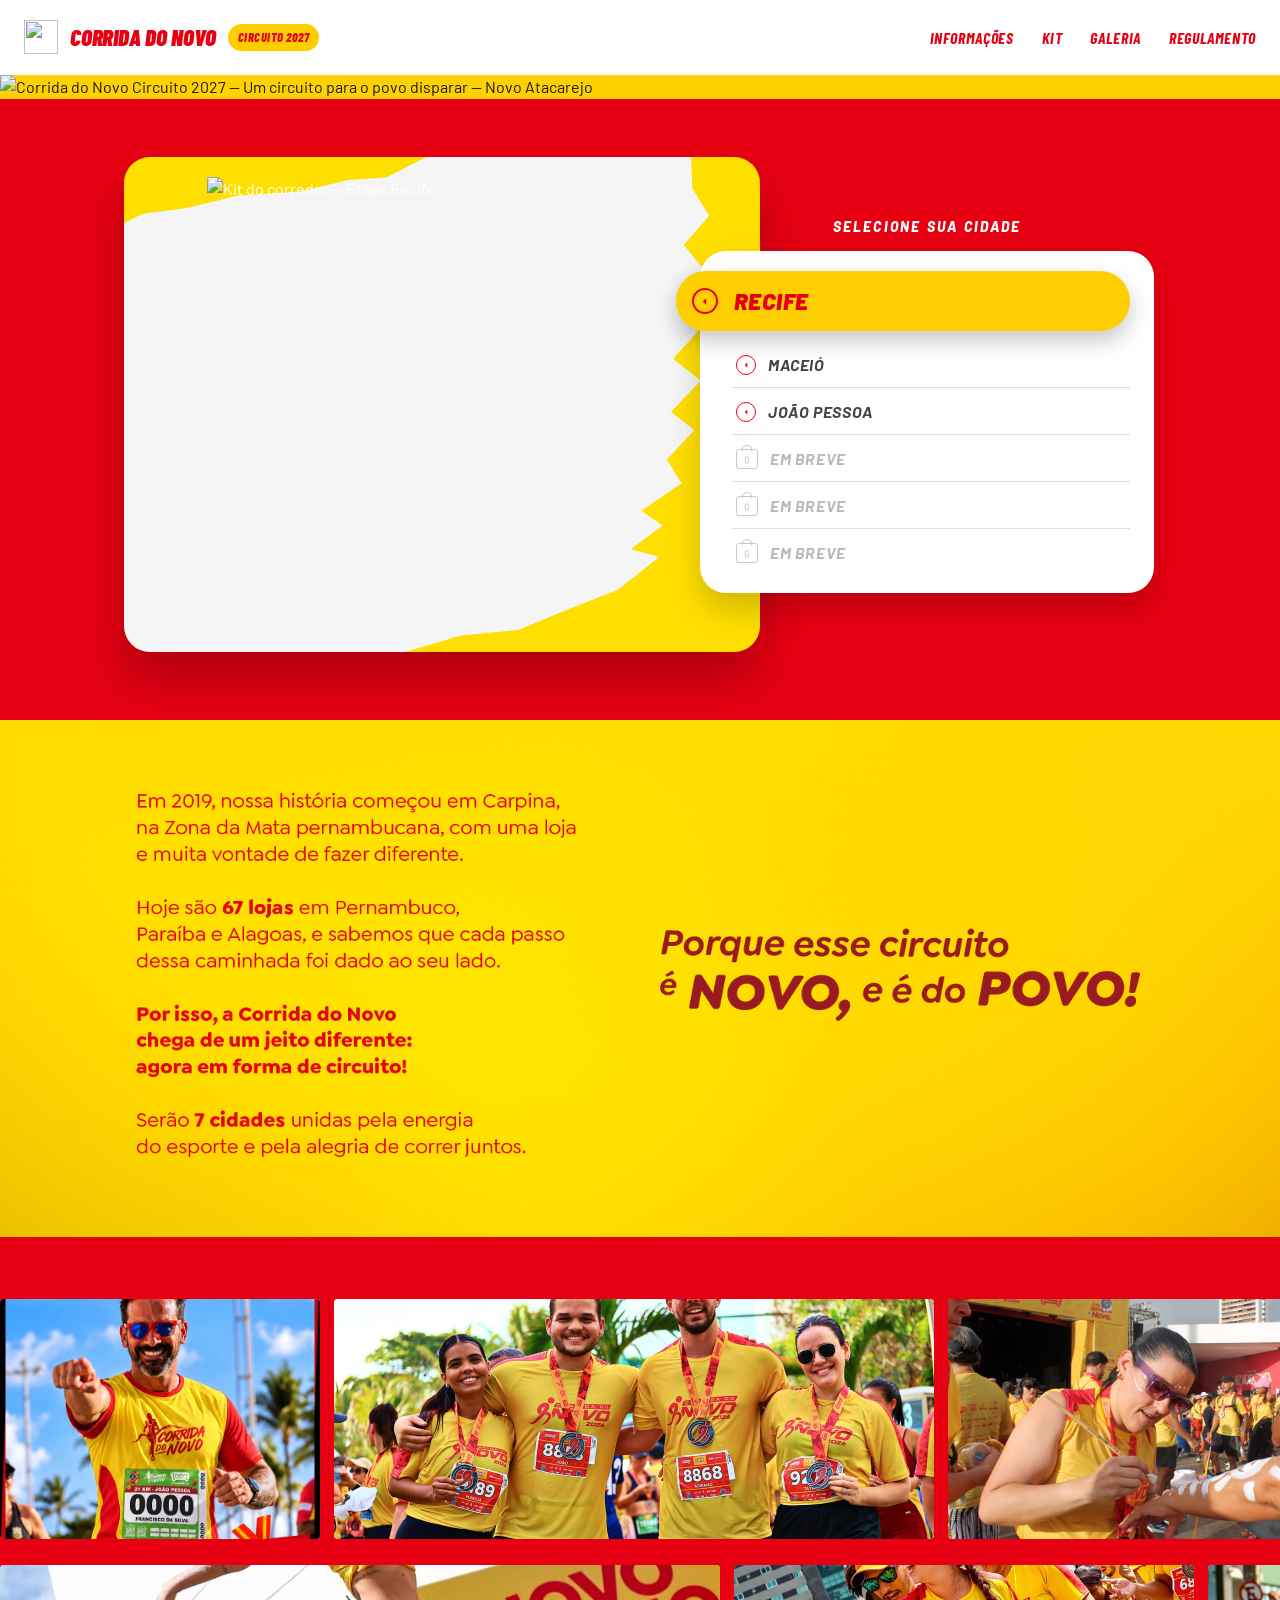
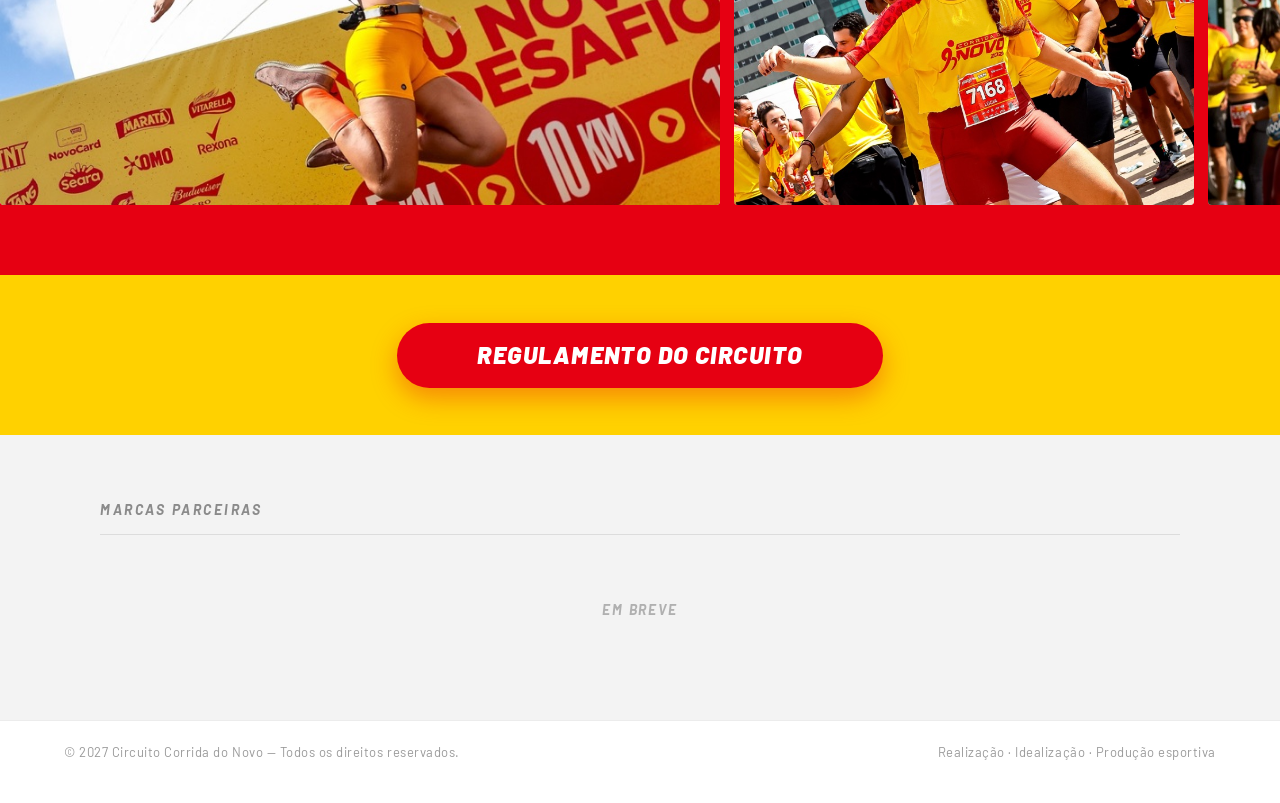
==== commit b4190ca7: "Ajusta card da camisa para aproximar do mockup" ====
--- a/index.html
+++ b/index.html
@@ -11,7 +11,7 @@
       href="https://fonts.googleapis.com/css2?family=Barlow+Condensed:ital,wght@0,400;0,600;0,700;0,800;0,900;1,400;1,600;1,700;1,800;1,900&family=Barlow:ital,wght@0,400;0,500;0,600;0,700;0,800;0,900;1,400;1,500;1,600;1,700;1,800;1,900&family=Saira+Condensed:ital,wght@0,700;0,800;0,900;1,800;1,900&display=swap"
       rel="stylesheet"
     />
-    <link rel="stylesheet" href="styles.css?v=11" />
+    <link rel="stylesheet" href="styles.css?v=12" />
   </head>
   <body data-page="home">
     <!-- ==================== HEADER ==================== -->
--- a/styles.css
+++ b/styles.css
@@ -1411,26 +1411,35 @@
   position: relative;
   z-index: 4;
   margin-right: -58px;
-  background: linear-gradient(125deg, #f3f3f3 0%, #ffffff 74%, #ffdf00 100%);
+  background-color: #f5f5f5;
+  background-image: url("data:image/svg+xml,%3Csvg xmlns='http://www.w3.org/2000/svg' viewBox='0 0 600 540' preserveAspectRatio='none'%3E%3Cpath d='M0,0 L285,0 L248,22 L212,25 L165,38 L108,42 L58,56 L18,62 L0,72 Z' fill='%23ffdf00'/%3E%3Cpath d='M535,0 L600,0 L600,540 L265,540 L318,522 L372,516 L418,494 L466,472 L505,436 L478,428 L508,402 L488,386 L526,356 L512,330 L538,298 L516,278 L544,244 L518,220 L546,184 L524,158 L548,124 L528,96 L552,64 L536,34 Z' fill='%23ffdf00'/%3E%3C/svg%3E");
+  background-size: 100% 100%;
+  background-repeat: no-repeat;
   border-radius: 26px;
   box-shadow: 0 28px 48px rgba(0, 0, 0, 0.24);
-  padding: 20px 24px 18px;
-  min-height: 460px;
+  padding: 14px 16px 10px;
+  min-height: 495px;
+  display: flex;
+  align-items: center;
+  justify-content: center;
+  overflow: hidden;
 }
 
 .kit-card-home .kit-preview-frame {
-  width: 360px;
-  height: 420px;
-  align-items: flex-end;
+  width: 100%;
+  max-width: 470px;
+  height: 470px;
+  align-items: center;
+  justify-content: center;
   margin: 0 auto;
 }
 
 .kit-card-home .kit-preview-img {
-  height: 400px;
-  max-height: 400px;
-  width: auto;
+  height: 460px;
+  max-height: 460px;
+  width: 100%;
   object-fit: contain;
-  object-position: center bottom;
+  object-position: center center;
 }
 
 body[data-page="home"] .city-aside {
@@ -1460,7 +1469,7 @@
   border-radius: 26px;
   box-shadow: 0 16px 32px rgba(0, 0, 0, 0.18);
   padding: 14px 24px 18px 32px;
-  min-height: 340px;
+  min-height: 315px;
   display: flex;
   flex-direction: column;
   position: relative;
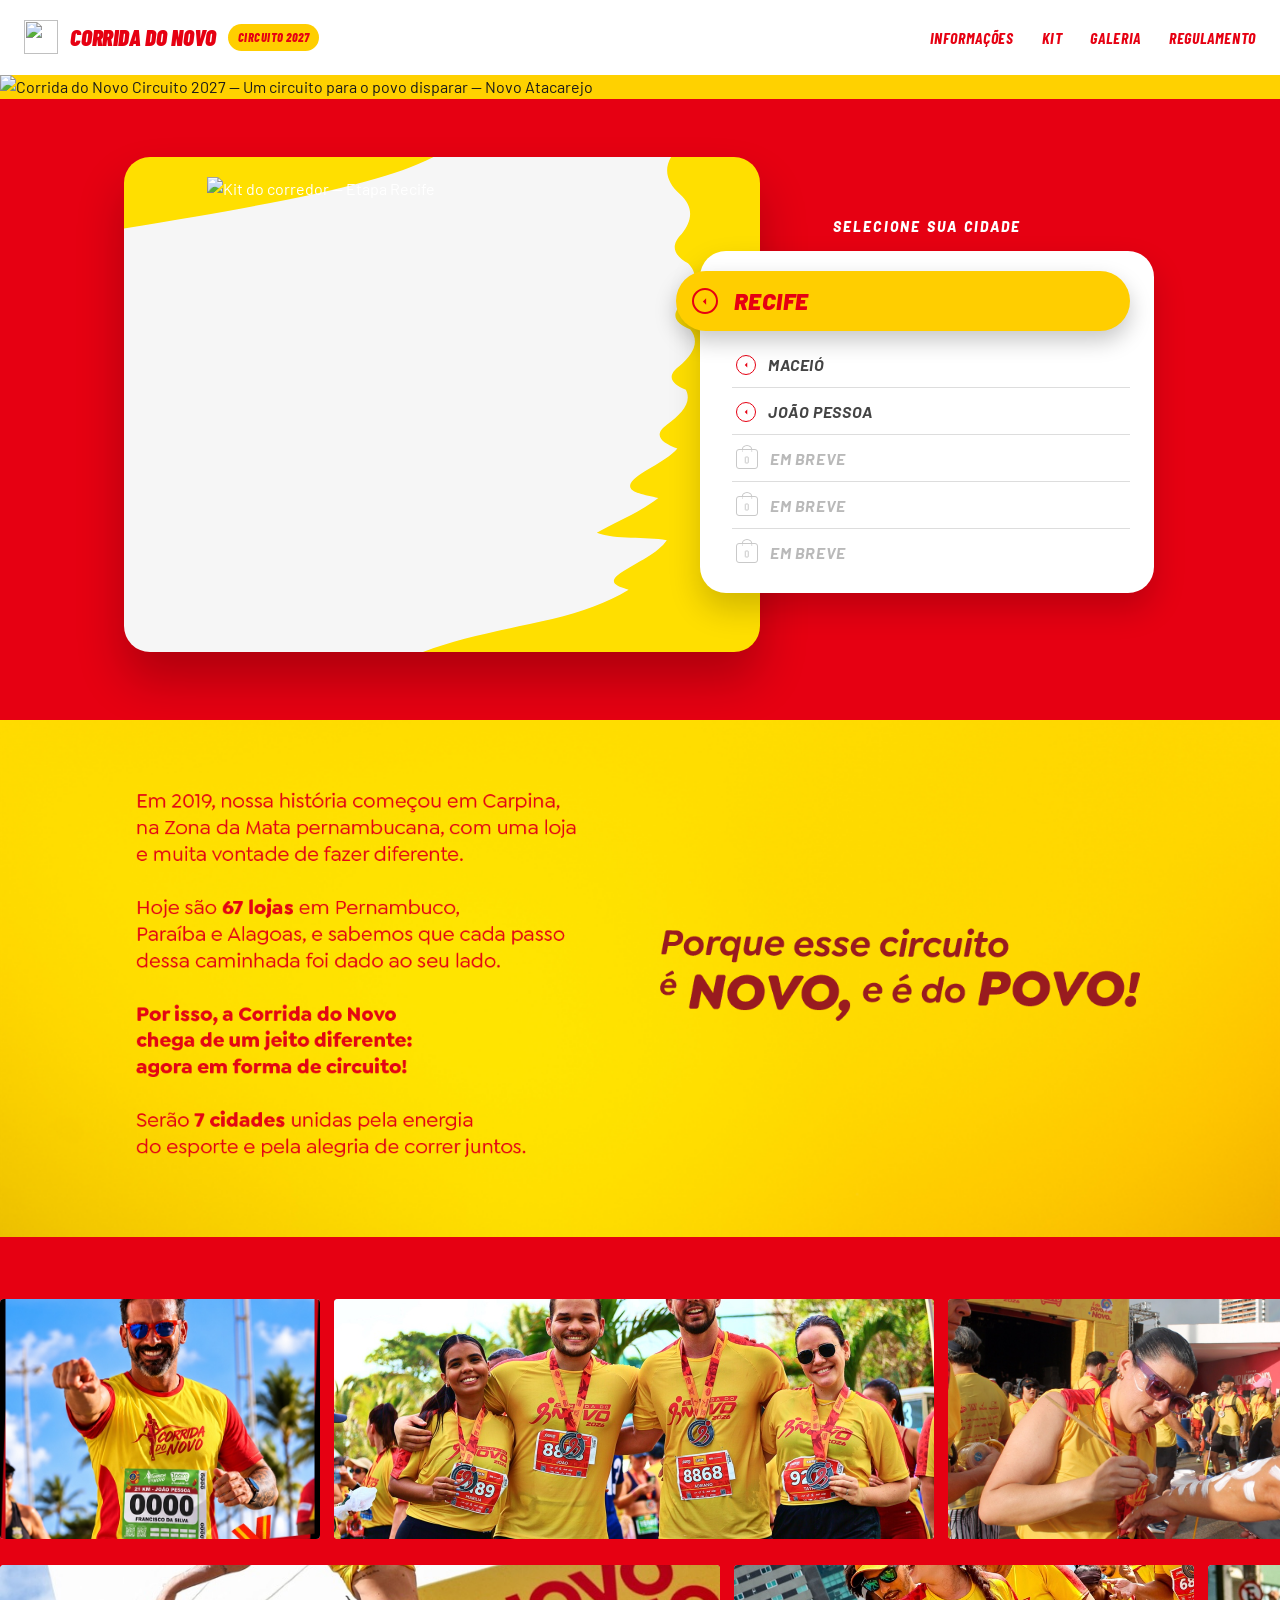
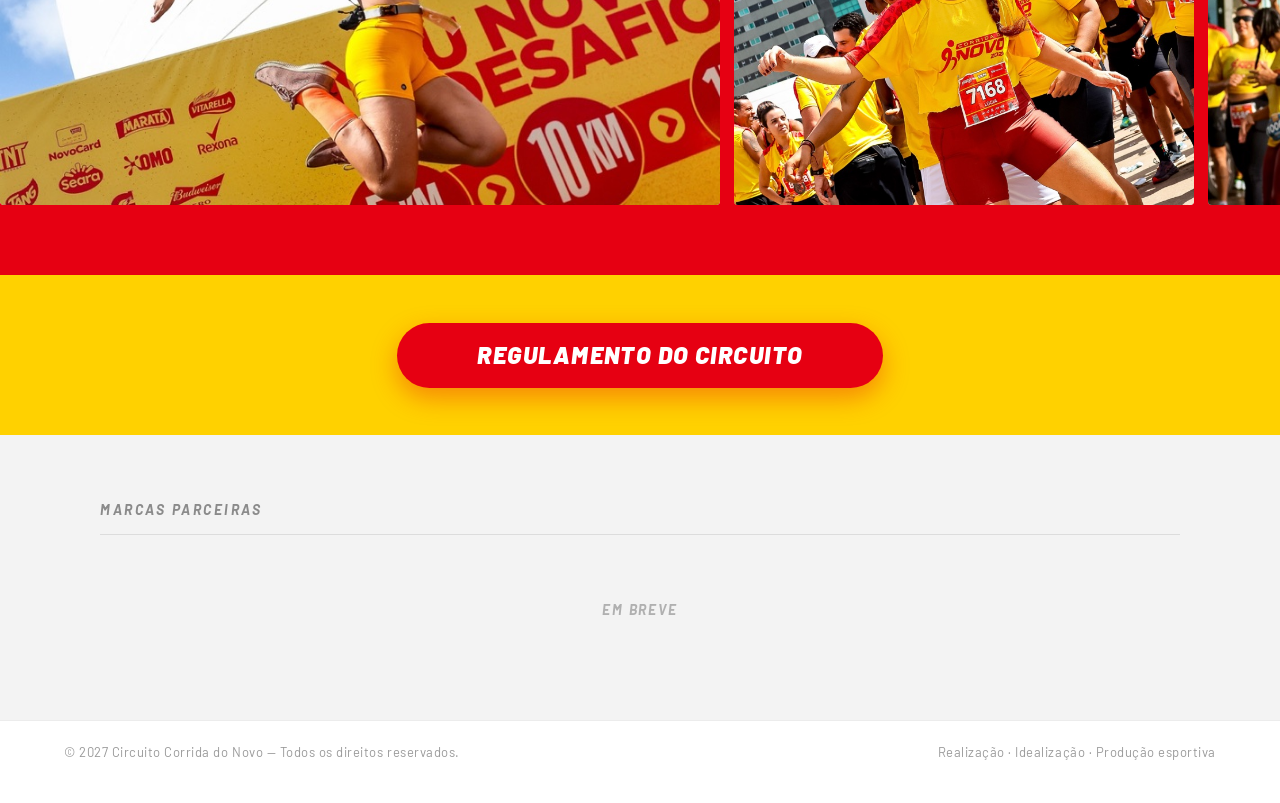
==== commit e32f8534: "Refina recorte amarelo do card da camisa conforme mockup" ====
--- a/index.html
+++ b/index.html
@@ -11,7 +11,7 @@
       href="https://fonts.googleapis.com/css2?family=Barlow+Condensed:ital,wght@0,400;0,600;0,700;0,800;0,900;1,400;1,600;1,700;1,800;1,900&family=Barlow:ital,wght@0,400;0,500;0,600;0,700;0,800;0,900;1,400;1,500;1,600;1,700;1,800;1,900&family=Saira+Condensed:ital,wght@0,700;0,800;0,900;1,800;1,900&display=swap"
       rel="stylesheet"
     />
-    <link rel="stylesheet" href="styles.css?v=12" />
+    <link rel="stylesheet" href="styles.css?v=13" />
   </head>
   <body data-page="home">
     <!-- ==================== HEADER ==================== -->
--- a/styles.css
+++ b/styles.css
@@ -1411,8 +1411,8 @@
   position: relative;
   z-index: 4;
   margin-right: -58px;
-  background-color: #f5f5f5;
-  background-image: url("data:image/svg+xml,%3Csvg xmlns='http://www.w3.org/2000/svg' viewBox='0 0 600 540' preserveAspectRatio='none'%3E%3Cpath d='M0,0 L285,0 L248,22 L212,25 L165,38 L108,42 L58,56 L18,62 L0,72 Z' fill='%23ffdf00'/%3E%3Cpath d='M535,0 L600,0 L600,540 L265,540 L318,522 L372,516 L418,494 L466,472 L505,436 L478,428 L508,402 L488,386 L526,356 L512,330 L538,298 L516,278 L544,244 L518,220 L546,184 L524,158 L548,124 L528,96 L552,64 L536,34 Z' fill='%23ffdf00'/%3E%3C/svg%3E");
+  background-color: #f6f6f6;
+  background-image: url("data:image/svg+xml,%3Csvg xmlns='http://www.w3.org/2000/svg' viewBox='0 0 600 540' preserveAspectRatio='none'%3E%3Cpath d='M0,0 L292,0 C245,28 158,48 0,78 Z' fill='%23ffdf00'/%3E%3Cpath d='M516,0 L600,0 L600,540 L282,540 C318,524 358,516 404,504 C432,496 456,486 476,472 C464,468 456,464 468,454 C484,442 504,432 512,418 C492,414 464,418 446,410 C464,398 486,388 504,372 C490,368 474,366 478,356 C484,344 510,334 522,318 C508,312 498,304 512,292 C526,280 536,268 530,254 C518,248 510,240 524,228 C536,216 544,202 534,188 C522,182 514,174 526,160 C538,146 544,130 532,116 C520,108 514,98 526,84 C536,70 538,54 524,40 C514,30 508,16 516,0 Z' fill='%23ffdf00'/%3E%3C/svg%3E");
   background-size: 100% 100%;
   background-repeat: no-repeat;
   border-radius: 26px;
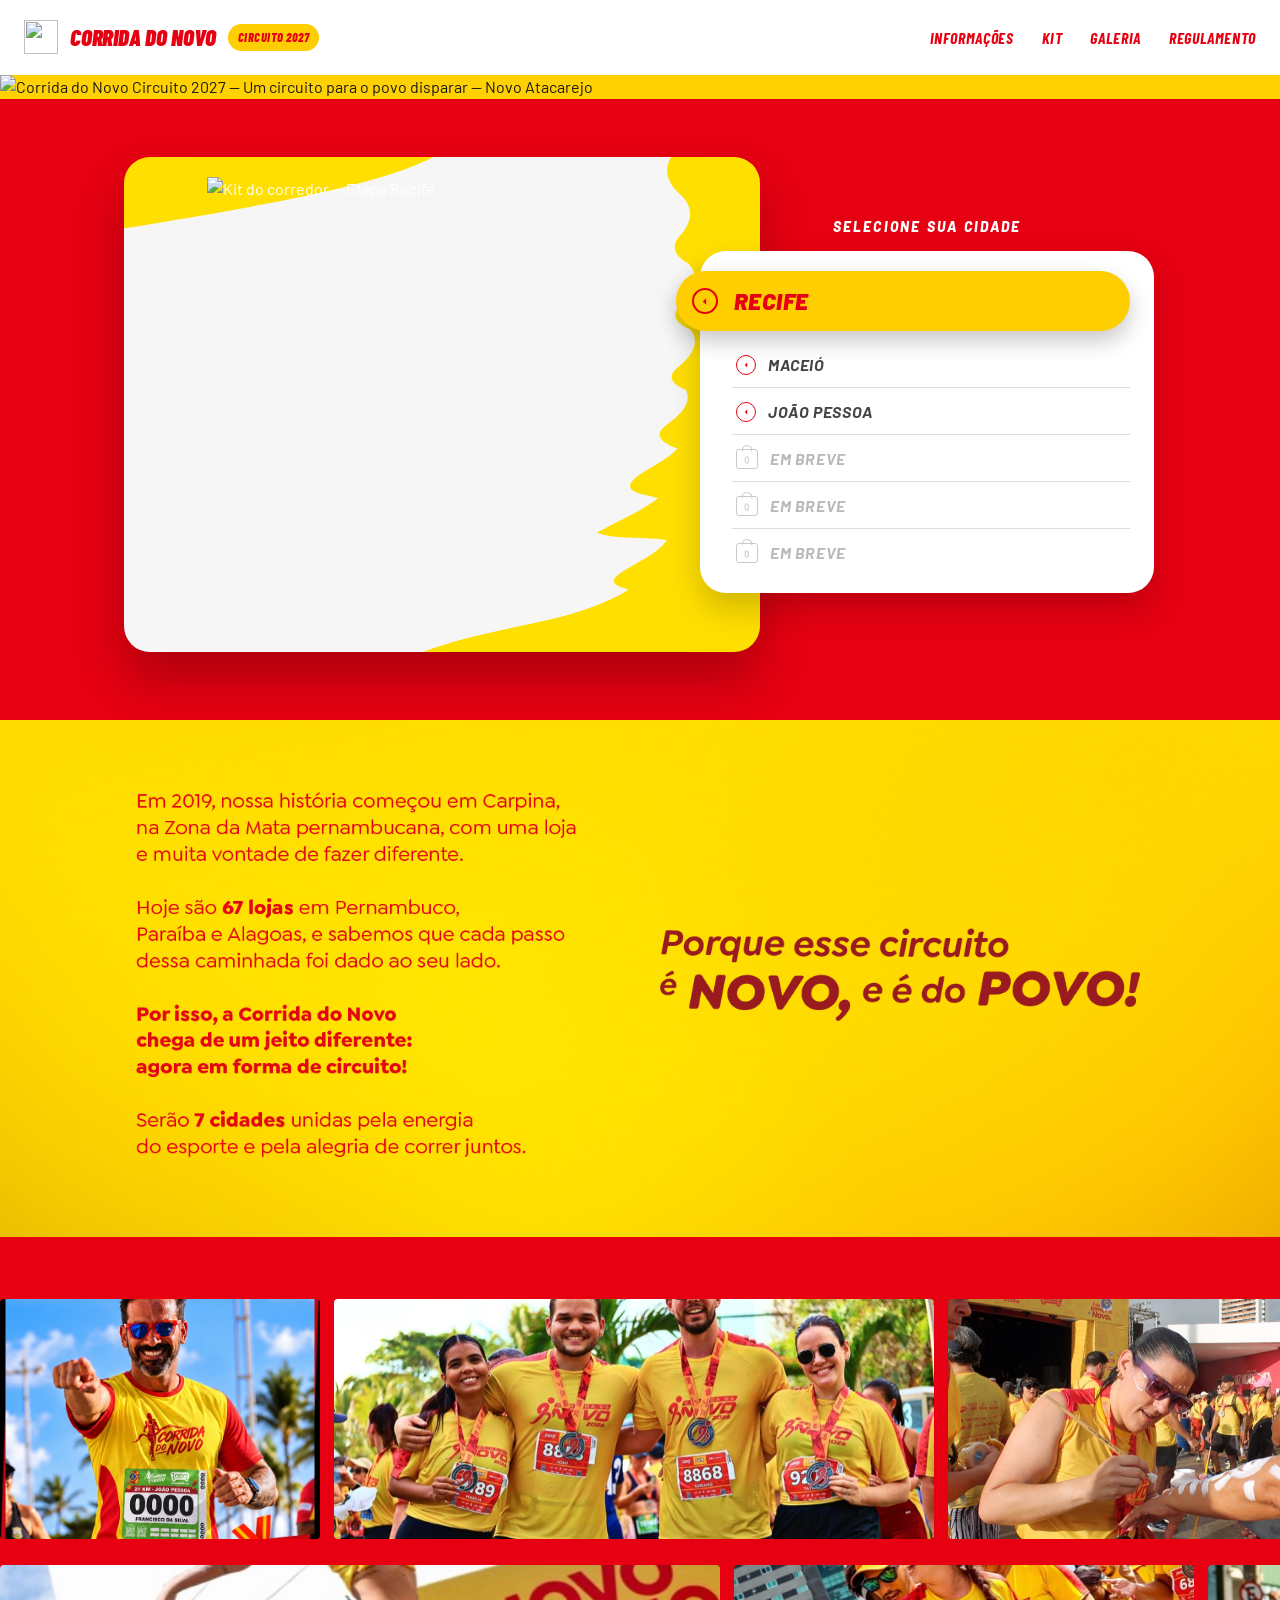
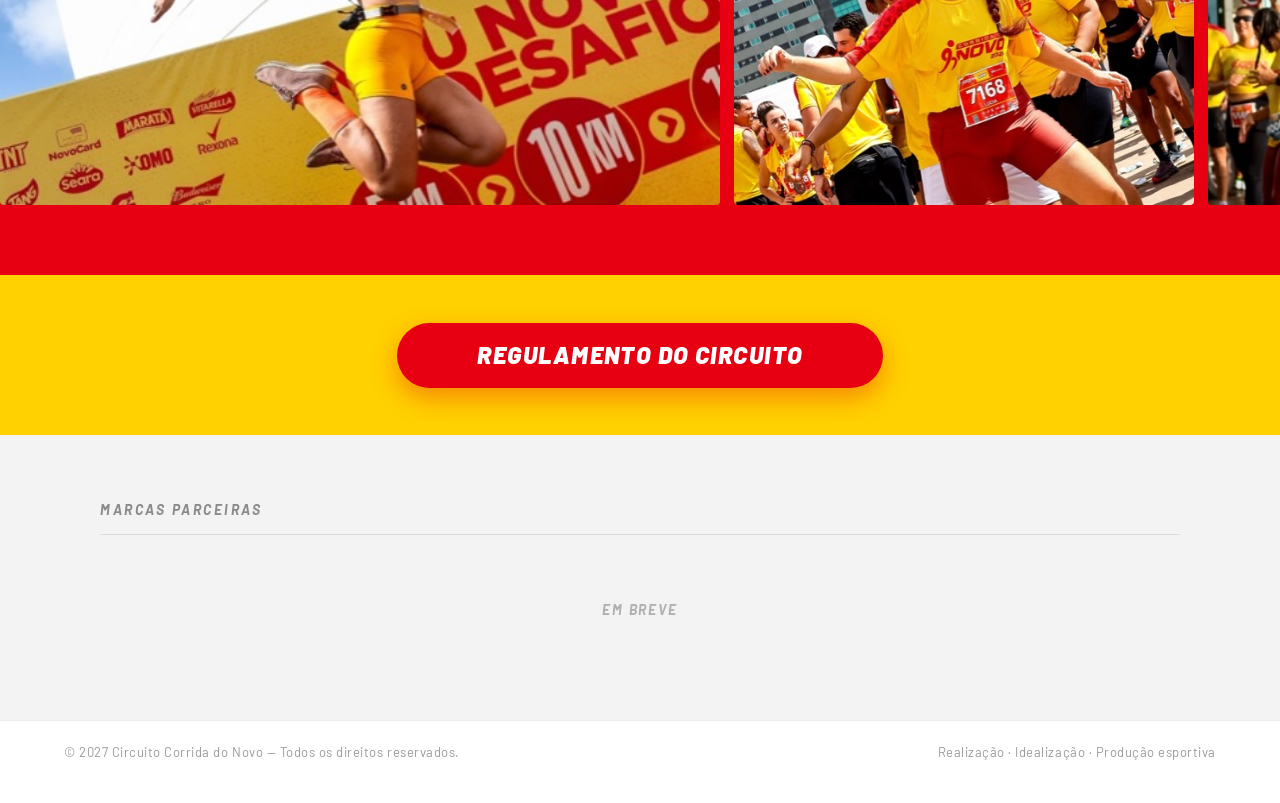
==== commit 337d01c6: "Otimiza performance e fluidez do carrossel da galeria" ====
--- a/index.html
+++ b/index.html
@@ -11,7 +11,7 @@
       href="https://fonts.googleapis.com/css2?family=Barlow+Condensed:ital,wght@0,400;0,600;0,700;0,800;0,900;1,400;1,600;1,700;1,800;1,900&family=Barlow:ital,wght@0,400;0,500;0,600;0,700;0,800;0,900;1,400;1,500;1,600;1,700;1,800;1,900&family=Saira+Condensed:ital,wght@0,700;0,800;0,900;1,800;1,900&display=swap"
       rel="stylesheet"
     />
-    <link rel="stylesheet" href="styles.css?v=13" />
+    <link rel="stylesheet" href="styles.css?v=14" />
   </head>
   <body data-page="home">
     <!-- ==================== HEADER ==================== -->
@@ -101,29 +101,29 @@
       <div class="marquee" style="--marquee-duration: 70s">
         <div class="marquee-track">
           <!-- First set -->
-          <div class="mslide s"><img src="assets/common/runner-highlight.jpg" alt="Corredor Corrida do Novo" loading="lazy" /></div>
-          <div class="mslide l"><img src="assets/photos/corrida-novo-01.jpg" alt="Foto da Corrida do Novo" loading="lazy" /></div>
-          <div class="mslide m"><img src="assets/photos/corrida-novo-02.jpg" alt="Foto da Corrida do Novo" loading="lazy" /></div>
-          <div class="mslide xl"><img src="assets/photos/corrida-novo-03.jpg" alt="Foto da Corrida do Novo" loading="lazy" /></div>
-          <div class="mslide s"><img src="assets/photos/corrida-novo-04.jpg" alt="Foto da Corrida do Novo" loading="lazy" /></div>
-          <div class="mslide m"><img src="assets/photos/corrida-novo-05.jpg" alt="Foto da Corrida do Novo" loading="lazy" /></div>
-          <div class="mslide l"><img src="assets/photos/corrida-novo-06.jpg" alt="Foto da Corrida do Novo" loading="lazy" /></div>
-          <div class="mslide s"><img src="assets/photos/corrida-novo-07.jpg" alt="Foto da Corrida do Novo" loading="lazy" /></div>
-          <div class="mslide m"><img src="assets/photos/corrida-novo-08.jpg" alt="Foto da Corrida do Novo" loading="lazy" /></div>
-          <div class="mslide l"><img src="assets/photos/corrida-novo-09.jpg" alt="Foto da Corrida do Novo" loading="lazy" /></div>
-          <div class="mslide m"><img src="assets/photos/corrida-novo-10.jpg" alt="Foto da Corrida do Novo" loading="lazy" /></div>
+          <div class="mslide s"><img src="assets/common/runner-highlight.jpg" alt="Corredor Corrida do Novo" decoding="async" /></div>
+          <div class="mslide l"><img src="assets/photos/corrida-novo-01.jpg" alt="Foto da Corrida do Novo" decoding="async" /></div>
+          <div class="mslide m"><img src="assets/photos/corrida-novo-02.jpg" alt="Foto da Corrida do Novo" decoding="async" /></div>
+          <div class="mslide xl"><img src="assets/photos/corrida-novo-03.jpg" alt="Foto da Corrida do Novo" decoding="async" /></div>
+          <div class="mslide s"><img src="assets/photos/corrida-novo-04.jpg" alt="Foto da Corrida do Novo" decoding="async" /></div>
+          <div class="mslide m"><img src="assets/photos/corrida-novo-05.jpg" alt="Foto da Corrida do Novo" decoding="async" /></div>
+          <div class="mslide l"><img src="assets/photos/corrida-novo-06.jpg" alt="Foto da Corrida do Novo" decoding="async" /></div>
+          <div class="mslide s"><img src="assets/photos/corrida-novo-07.jpg" alt="Foto da Corrida do Novo" decoding="async" /></div>
+          <div class="mslide m"><img src="assets/photos/corrida-novo-08.jpg" alt="Foto da Corrida do Novo" decoding="async" /></div>
+          <div class="mslide l"><img src="assets/photos/corrida-novo-09.jpg" alt="Foto da Corrida do Novo" decoding="async" /></div>
+          <div class="mslide m"><img src="assets/photos/corrida-novo-10.jpg" alt="Foto da Corrida do Novo" decoding="async" /></div>
           <!-- Duplicate (required for seamless loop) -->
-          <div class="mslide s"><img src="assets/common/runner-highlight.jpg" alt="Corredor Corrida do Novo" loading="lazy" /></div>
-          <div class="mslide l"><img src="assets/photos/corrida-novo-01.jpg" alt="Foto da Corrida do Novo" loading="lazy" /></div>
-          <div class="mslide m"><img src="assets/photos/corrida-novo-02.jpg" alt="Foto da Corrida do Novo" loading="lazy" /></div>
-          <div class="mslide xl"><img src="assets/photos/corrida-novo-03.jpg" alt="Foto da Corrida do Novo" loading="lazy" /></div>
-          <div class="mslide s"><img src="assets/photos/corrida-novo-04.jpg" alt="Foto da Corrida do Novo" loading="lazy" /></div>
-          <div class="mslide m"><img src="assets/photos/corrida-novo-05.jpg" alt="Foto da Corrida do Novo" loading="lazy" /></div>
-          <div class="mslide l"><img src="assets/photos/corrida-novo-06.jpg" alt="Foto da Corrida do Novo" loading="lazy" /></div>
-          <div class="mslide s"><img src="assets/photos/corrida-novo-07.jpg" alt="Foto da Corrida do Novo" loading="lazy" /></div>
-          <div class="mslide m"><img src="assets/photos/corrida-novo-08.jpg" alt="Foto da Corrida do Novo" loading="lazy" /></div>
-          <div class="mslide l"><img src="assets/photos/corrida-novo-09.jpg" alt="Foto da Corrida do Novo" loading="lazy" /></div>
-          <div class="mslide m"><img src="assets/photos/corrida-novo-10.jpg" alt="Foto da Corrida do Novo" loading="lazy" /></div>
+          <div class="mslide s"><img src="assets/common/runner-highlight.jpg" alt="Corredor Corrida do Novo" decoding="async" /></div>
+          <div class="mslide l"><img src="assets/photos/corrida-novo-01.jpg" alt="Foto da Corrida do Novo" decoding="async" /></div>
+          <div class="mslide m"><img src="assets/photos/corrida-novo-02.jpg" alt="Foto da Corrida do Novo" decoding="async" /></div>
+          <div class="mslide xl"><img src="assets/photos/corrida-novo-03.jpg" alt="Foto da Corrida do Novo" decoding="async" /></div>
+          <div class="mslide s"><img src="assets/photos/corrida-novo-04.jpg" alt="Foto da Corrida do Novo" decoding="async" /></div>
+          <div class="mslide m"><img src="assets/photos/corrida-novo-05.jpg" alt="Foto da Corrida do Novo" decoding="async" /></div>
+          <div class="mslide l"><img src="assets/photos/corrida-novo-06.jpg" alt="Foto da Corrida do Novo" decoding="async" /></div>
+          <div class="mslide s"><img src="assets/photos/corrida-novo-07.jpg" alt="Foto da Corrida do Novo" decoding="async" /></div>
+          <div class="mslide m"><img src="assets/photos/corrida-novo-08.jpg" alt="Foto da Corrida do Novo" decoding="async" /></div>
+          <div class="mslide l"><img src="assets/photos/corrida-novo-09.jpg" alt="Foto da Corrida do Novo" decoding="async" /></div>
+          <div class="mslide m"><img src="assets/photos/corrida-novo-10.jpg" alt="Foto da Corrida do Novo" decoding="async" /></div>
         </div>
       </div>
 
@@ -131,27 +131,27 @@
       <div class="marquee reverse" style="--marquee-duration: 80s">
         <div class="marquee-track">
           <!-- First set -->
-          <div class="mslide xl"><img src="assets/photos/corrida-novo-11.jpg" alt="Foto da Corrida do Novo" loading="lazy" /></div>
-          <div class="mslide m"><img src="assets/photos/corrida-novo-12.jpg" alt="Foto da Corrida do Novo" loading="lazy" /></div>
-          <div class="mslide l"><img src="assets/photos/corrida-novo-13.jpg" alt="Foto da Corrida do Novo" loading="lazy" /></div>
-          <div class="mslide s"><img src="assets/photos/corrida-novo-14.jpg" alt="Foto da Corrida do Novo" loading="lazy" /></div>
-          <div class="mslide xl"><img src="assets/photos/corrida-novo-15.jpg" alt="Foto da Corrida do Novo" loading="lazy" /></div>
-          <div class="mslide m"><img src="assets/photos/corrida-novo-16.jpg" alt="Foto da Corrida do Novo" loading="lazy" /></div>
-          <div class="mslide s"><img src="assets/photos/corrida-novo-17.jpg" alt="Foto da Corrida do Novo" loading="lazy" /></div>
-          <div class="mslide l"><img src="assets/photos/corrida-novo-18.jpg" alt="Foto da Corrida do Novo" loading="lazy" /></div>
-          <div class="mslide m"><img src="assets/photos/corrida-novo-19.jpg" alt="Foto da Corrida do Novo" loading="lazy" /></div>
-          <div class="mslide l"><img src="assets/photos/corrida-novo-20.jpg" alt="Foto da Corrida do Novo" loading="lazy" /></div>
+          <div class="mslide xl"><img src="assets/photos/corrida-novo-11.jpg" alt="Foto da Corrida do Novo" decoding="async" /></div>
+          <div class="mslide m"><img src="assets/photos/corrida-novo-12.jpg" alt="Foto da Corrida do Novo" decoding="async" /></div>
+          <div class="mslide l"><img src="assets/photos/corrida-novo-13.jpg" alt="Foto da Corrida do Novo" decoding="async" /></div>
+          <div class="mslide s"><img src="assets/photos/corrida-novo-14.jpg" alt="Foto da Corrida do Novo" decoding="async" /></div>
+          <div class="mslide xl"><img src="assets/photos/corrida-novo-15.jpg" alt="Foto da Corrida do Novo" decoding="async" /></div>
+          <div class="mslide m"><img src="assets/photos/corrida-novo-16.jpg" alt="Foto da Corrida do Novo" decoding="async" /></div>
+          <div class="mslide s"><img src="assets/photos/corrida-novo-17.jpg" alt="Foto da Corrida do Novo" decoding="async" /></div>
+          <div class="mslide l"><img src="assets/photos/corrida-novo-18.jpg" alt="Foto da Corrida do Novo" decoding="async" /></div>
+          <div class="mslide m"><img src="assets/photos/corrida-novo-19.jpg" alt="Foto da Corrida do Novo" decoding="async" /></div>
+          <div class="mslide l"><img src="assets/photos/corrida-novo-20.jpg" alt="Foto da Corrida do Novo" decoding="async" /></div>
           <!-- Duplicate -->
-          <div class="mslide xl"><img src="assets/photos/corrida-novo-11.jpg" alt="Foto da Corrida do Novo" loading="lazy" /></div>
-          <div class="mslide m"><img src="assets/photos/corrida-novo-12.jpg" alt="Foto da Corrida do Novo" loading="lazy" /></div>
-          <div class="mslide l"><img src="assets/photos/corrida-novo-13.jpg" alt="Foto da Corrida do Novo" loading="lazy" /></div>
-          <div class="mslide s"><img src="assets/photos/corrida-novo-14.jpg" alt="Foto da Corrida do Novo" loading="lazy" /></div>
-          <div class="mslide xl"><img src="assets/photos/corrida-novo-15.jpg" alt="Foto da Corrida do Novo" loading="lazy" /></div>
-          <div class="mslide m"><img src="assets/photos/corrida-novo-16.jpg" alt="Foto da Corrida do Novo" loading="lazy" /></div>
-          <div class="mslide s"><img src="assets/photos/corrida-novo-17.jpg" alt="Foto da Corrida do Novo" loading="lazy" /></div>
-          <div class="mslide l"><img src="assets/photos/corrida-novo-18.jpg" alt="Foto da Corrida do Novo" loading="lazy" /></div>
-          <div class="mslide m"><img src="assets/photos/corrida-novo-19.jpg" alt="Foto da Corrida do Novo" loading="lazy" /></div>
-          <div class="mslide l"><img src="assets/photos/corrida-novo-20.jpg" alt="Foto da Corrida do Novo" loading="lazy" /></div>
+          <div class="mslide xl"><img src="assets/photos/corrida-novo-11.jpg" alt="Foto da Corrida do Novo" decoding="async" /></div>
+          <div class="mslide m"><img src="assets/photos/corrida-novo-12.jpg" alt="Foto da Corrida do Novo" decoding="async" /></div>
+          <div class="mslide l"><img src="assets/photos/corrida-novo-13.jpg" alt="Foto da Corrida do Novo" decoding="async" /></div>
+          <div class="mslide s"><img src="assets/photos/corrida-novo-14.jpg" alt="Foto da Corrida do Novo" decoding="async" /></div>
+          <div class="mslide xl"><img src="assets/photos/corrida-novo-15.jpg" alt="Foto da Corrida do Novo" decoding="async" /></div>
+          <div class="mslide m"><img src="assets/photos/corrida-novo-16.jpg" alt="Foto da Corrida do Novo" decoding="async" /></div>
+          <div class="mslide s"><img src="assets/photos/corrida-novo-17.jpg" alt="Foto da Corrida do Novo" decoding="async" /></div>
+          <div class="mslide l"><img src="assets/photos/corrida-novo-18.jpg" alt="Foto da Corrida do Novo" decoding="async" /></div>
+          <div class="mslide m"><img src="assets/photos/corrida-novo-19.jpg" alt="Foto da Corrida do Novo" decoding="async" /></div>
+          <div class="mslide l"><img src="assets/photos/corrida-novo-20.jpg" alt="Foto da Corrida do Novo" decoding="async" /></div>
         </div>
       </div>
     </section>
--- a/styles.css
+++ b/styles.css
@@ -1669,6 +1669,7 @@
   position: relative;
   overflow: hidden;
   padding: 6px 0;
+  contain: layout style paint;
 }
 
 .marquee + .marquee {
@@ -1679,23 +1680,22 @@
   display: flex;
   gap: 14px;
   width: max-content;
-  animation: marquee-scroll var(--marquee-duration, 60s) linear infinite;
+  will-change: transform;
+  transform: translate3d(0, 0, 0);
+  backface-visibility: hidden;
+  animation: marquee-scroll var(--marquee-duration, 55s) linear infinite;
 }
 
 .marquee.reverse .marquee-track {
   animation-direction: reverse;
 }
 
-.marquee:hover .marquee-track {
-  animation-play-state: paused;
-}
-
 @keyframes marquee-scroll {
   from {
-    transform: translateX(0);
+    transform: translate3d(0, 0, 0);
   }
   to {
-    transform: translateX(-50%);
+    transform: translate3d(-50%, 0, 0);
   }
 }
 
@@ -1704,8 +1704,9 @@
   height: 240px;
   border-radius: 4px;
   overflow: hidden;
-  background: #dadada;
+  background: #c40010;
   position: relative;
+  contain: layout style paint;
 }
 
 .mslide img {
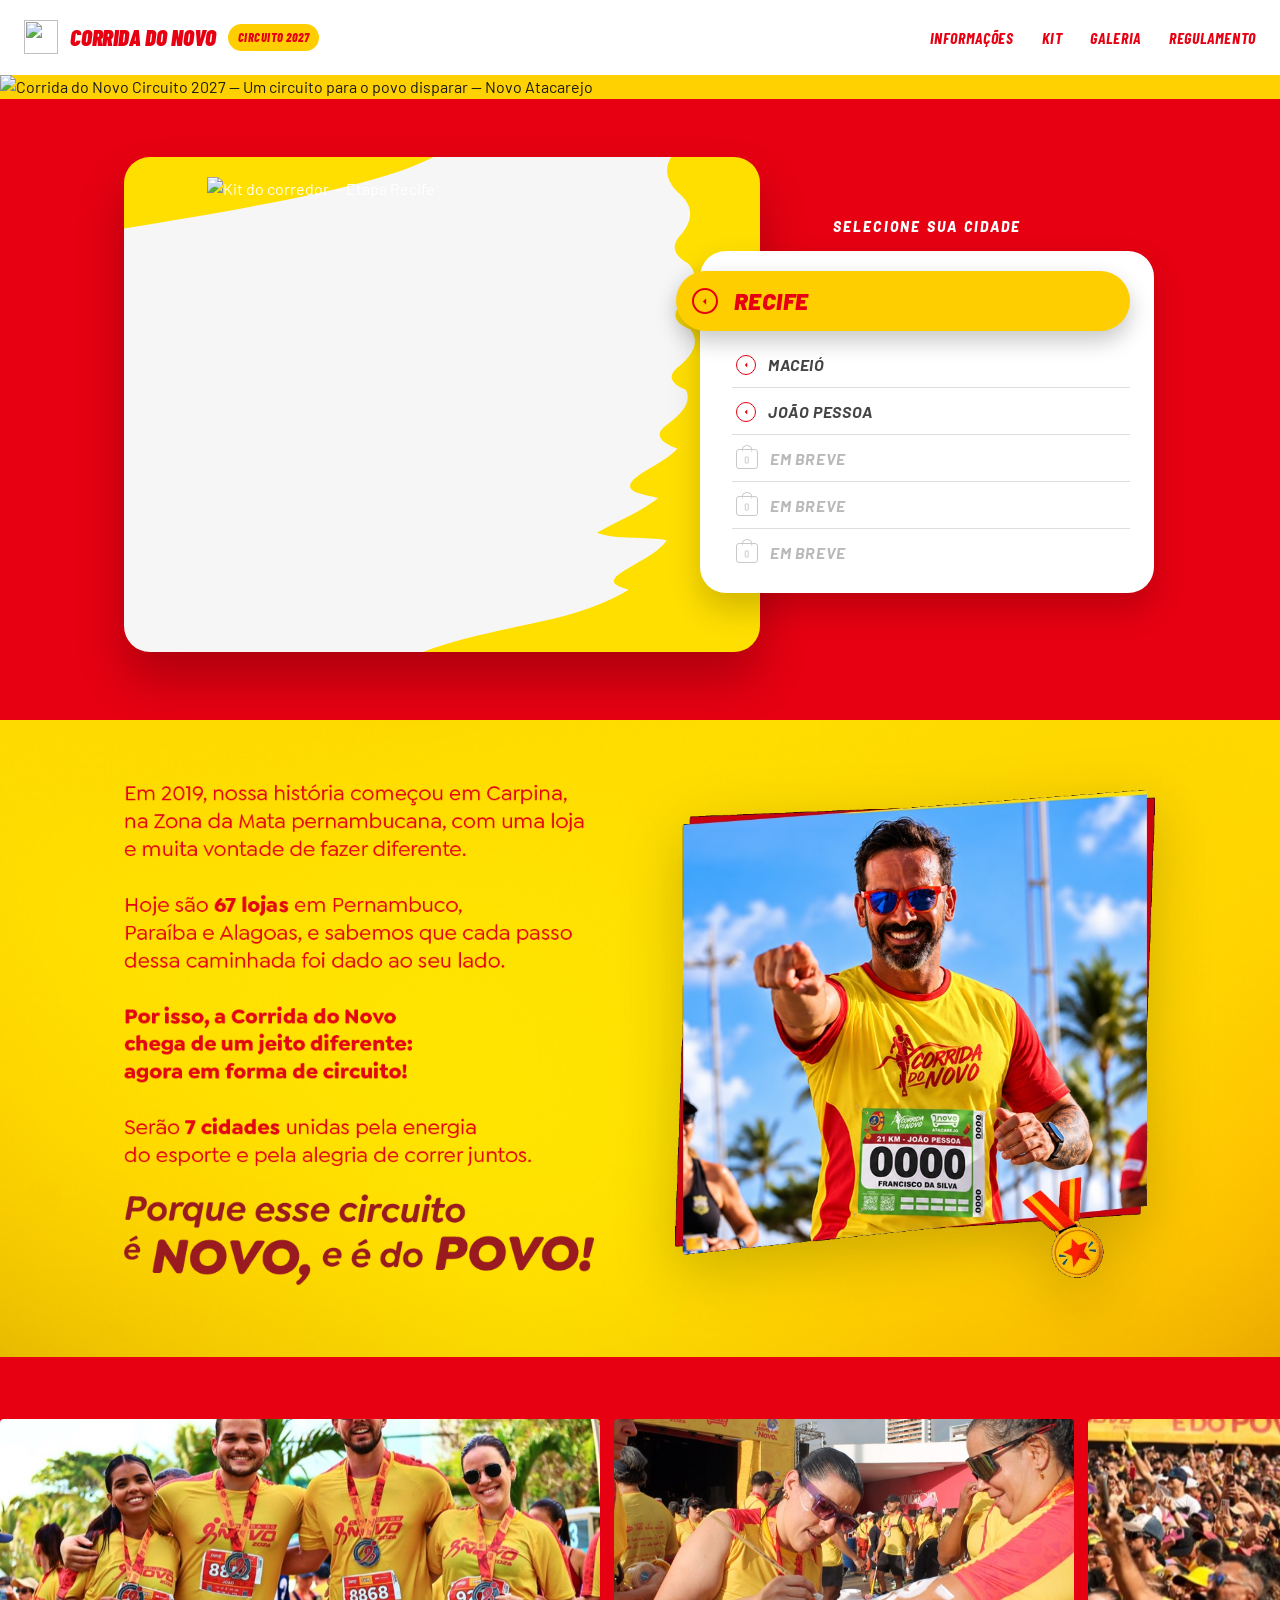
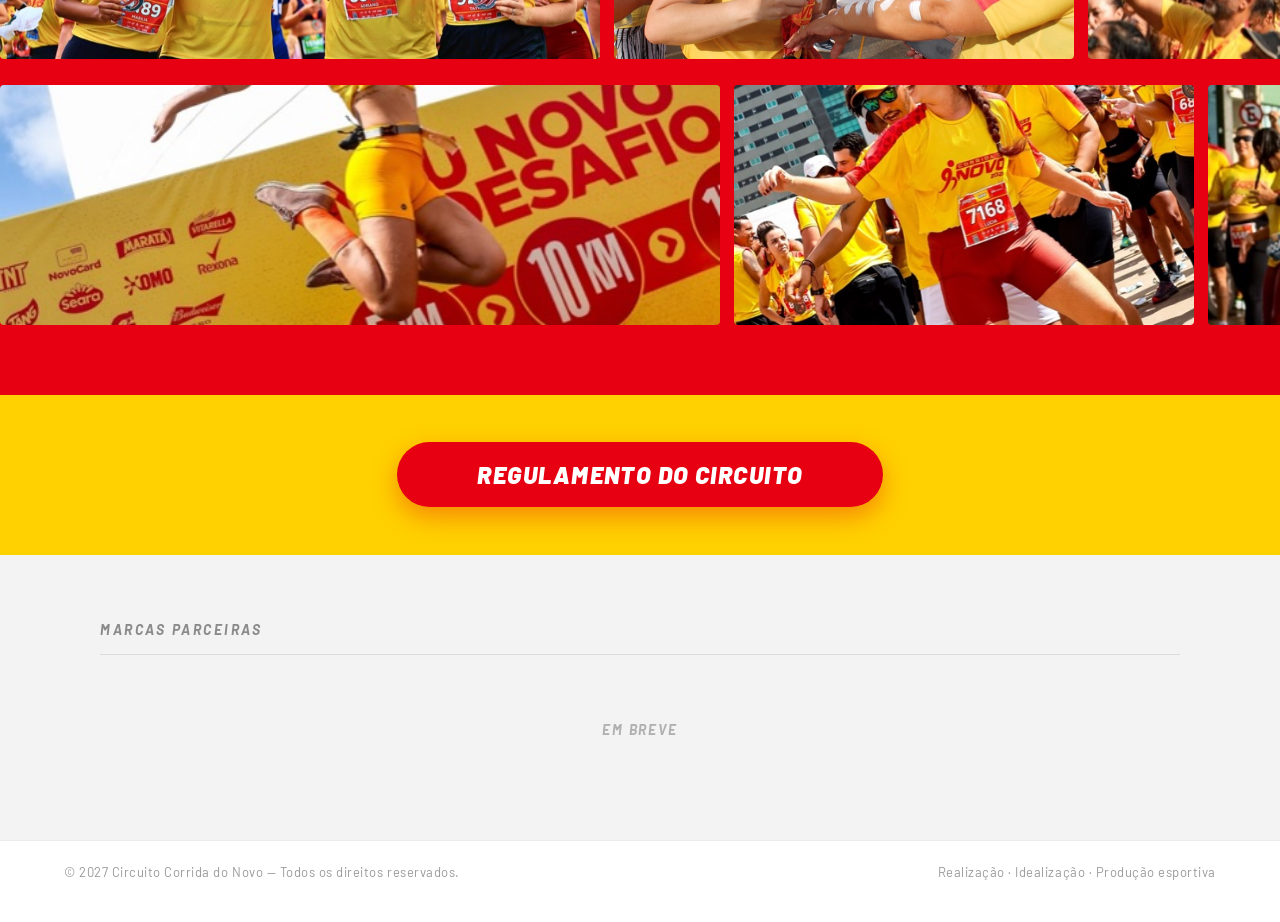
==== commit 1b7dc9b5: "Junta texto, destaque e foto do corredor na Dobra 3 e remove do carrossel" ====
--- a/index.html
+++ b/index.html
@@ -11,7 +11,7 @@
       href="https://fonts.googleapis.com/css2?family=Barlow+Condensed:ital,wght@0,400;0,600;0,700;0,800;0,900;1,400;1,600;1,700;1,800;1,900&family=Barlow:ital,wght@0,400;0,500;0,600;0,700;0,800;0,900;1,400;1,500;1,600;1,700;1,800;1,900&family=Saira+Condensed:ital,wght@0,700;0,800;0,900;1,800;1,900&display=swap"
       rel="stylesheet"
     />
-    <link rel="stylesheet" href="styles.css?v=14" />
+    <link rel="stylesheet" href="styles.css?v=15" />
   </head>
   <body data-page="home">
     <!-- ==================== HEADER ==================== -->
@@ -80,16 +80,24 @@
     <!-- ==================== HISTÓRIA ==================== -->
     <section class="story-novo" id="informacoes" data-screen-label="História">
       <div class="story-wrap">
-        <div class="story-text-img">
+        <div class="story-copy-col">
+          <div class="story-text-img">
+            <img
+              src="assets/common/story-text.png"
+              alt="Em 2019, nossa história começou em Carpina, na Zona da Mata pernambucana, com uma loja e muita vontade de fazer diferente. Hoje são 67 lojas em Pernambuco, Paraíba e Alagoas, e sabemos que cada passo dessa caminhada foi dado ao seu lado. Por isso, a Corrida do Novo chega de um jeito diferente: agora em forma de circuito! Serão 7 cidades unidas pela energia do esporte e pela alegria de correr juntos."
+            />
+          </div>
+          <div class="story-headline">
+            <img
+              src="assets/common/story-headline.png"
+              alt="Porque esse circuito é NOVO, e é do POVO!"
+            />
+          </div>
+        </div>
+        <div class="story-photo-col">
           <img
-            src="assets/common/story-text.png"
-            alt="Em 2019, nossa história começou em Carpina, na Zona da Mata pernambucana, com uma loja e muita vontade de fazer diferente. Hoje são 67 lojas em Pernambuco, Paraíba e Alagoas, e sabemos que cada passo dessa caminhada foi dado ao seu lado. Por isso, a Corrida do Novo chega de um jeito diferente: agora em forma de circuito! Serão 7 cidades unidas pela energia do esporte e pela alegria de correr juntos."
-          />
-        </div>
-        <div class="story-headline">
-          <img
-            src="assets/common/story-headline.png"
-            alt="Porque esse circuito é NOVO, e é do POVO!"
+            src="assets/common/runner-highlight.png"
+            alt="Corredor Corrida do Novo"
           />
         </div>
       </div>
@@ -101,7 +109,6 @@
       <div class="marquee" style="--marquee-duration: 70s">
         <div class="marquee-track">
           <!-- First set -->
-          <div class="mslide s"><img src="assets/common/runner-highlight.jpg" alt="Corredor Corrida do Novo" decoding="async" /></div>
           <div class="mslide l"><img src="assets/photos/corrida-novo-01.jpg" alt="Foto da Corrida do Novo" decoding="async" /></div>
           <div class="mslide m"><img src="assets/photos/corrida-novo-02.jpg" alt="Foto da Corrida do Novo" decoding="async" /></div>
           <div class="mslide xl"><img src="assets/photos/corrida-novo-03.jpg" alt="Foto da Corrida do Novo" decoding="async" /></div>
@@ -113,7 +120,6 @@
           <div class="mslide l"><img src="assets/photos/corrida-novo-09.jpg" alt="Foto da Corrida do Novo" decoding="async" /></div>
           <div class="mslide m"><img src="assets/photos/corrida-novo-10.jpg" alt="Foto da Corrida do Novo" decoding="async" /></div>
           <!-- Duplicate (required for seamless loop) -->
-          <div class="mslide s"><img src="assets/common/runner-highlight.jpg" alt="Corredor Corrida do Novo" decoding="async" /></div>
           <div class="mslide l"><img src="assets/photos/corrida-novo-01.jpg" alt="Foto da Corrida do Novo" decoding="async" /></div>
           <div class="mslide m"><img src="assets/photos/corrida-novo-02.jpg" alt="Foto da Corrida do Novo" decoding="async" /></div>
           <div class="mslide xl"><img src="assets/photos/corrida-novo-03.jpg" alt="Foto da Corrida do Novo" decoding="async" /></div>
--- a/styles.css
+++ b/styles.css
@@ -1638,23 +1638,44 @@
   position: relative;
   max-width: 1080px;
   margin: 0 auto;
-  padding: 72px 24px 80px;
+  padding: 64px 24px 72px;
   display: grid;
-  grid-template-columns: 0.95fr 1.05fr;
-  gap: 56px;
-  align-items: center;
+  grid-template-columns: minmax(0, 1.02fr) minmax(0, 0.98fr);
+  gap: 48px;
+  align-items: center;
+}
+
+.story-copy-col {
+  display: flex;
+  flex-direction: column;
+  gap: 28px;
+  min-width: 0;
 }
 
 .story-text-img img {
-  max-width: 440px;
-  width: 100%;
-  margin: 0 auto;
+  max-width: 460px;
+  width: 100%;
+  margin: 0;
 }
 
 .story-headline img {
+  max-width: 470px;
+  width: 100%;
+  margin: 0;
+}
+
+.story-photo-col {
+  display: flex;
+  justify-content: center;
+  align-items: center;
+  min-width: 0;
+}
+
+.story-photo-col img {
+  width: 100%;
   max-width: 480px;
-  width: 100%;
-  margin: 0 auto;
+  height: auto;
+  filter: drop-shadow(0 18px 30px rgba(0, 0, 0, 0.2));
 }
 
 /* ---------- GALLERY MARQUEE ---------- */
@@ -1848,9 +1869,15 @@
     padding: 48px 20px;
     gap: 32px;
   }
+  .story-copy-col,
+  .story-photo-col,
   .story-text-img,
   .story-headline {
     min-width: 0;
+  }
+  .story-text-img img,
+  .story-headline img {
+    margin: 0 auto;
   }
   .mslide { height: 180px; }
   .mslide.s { width: 220px; }
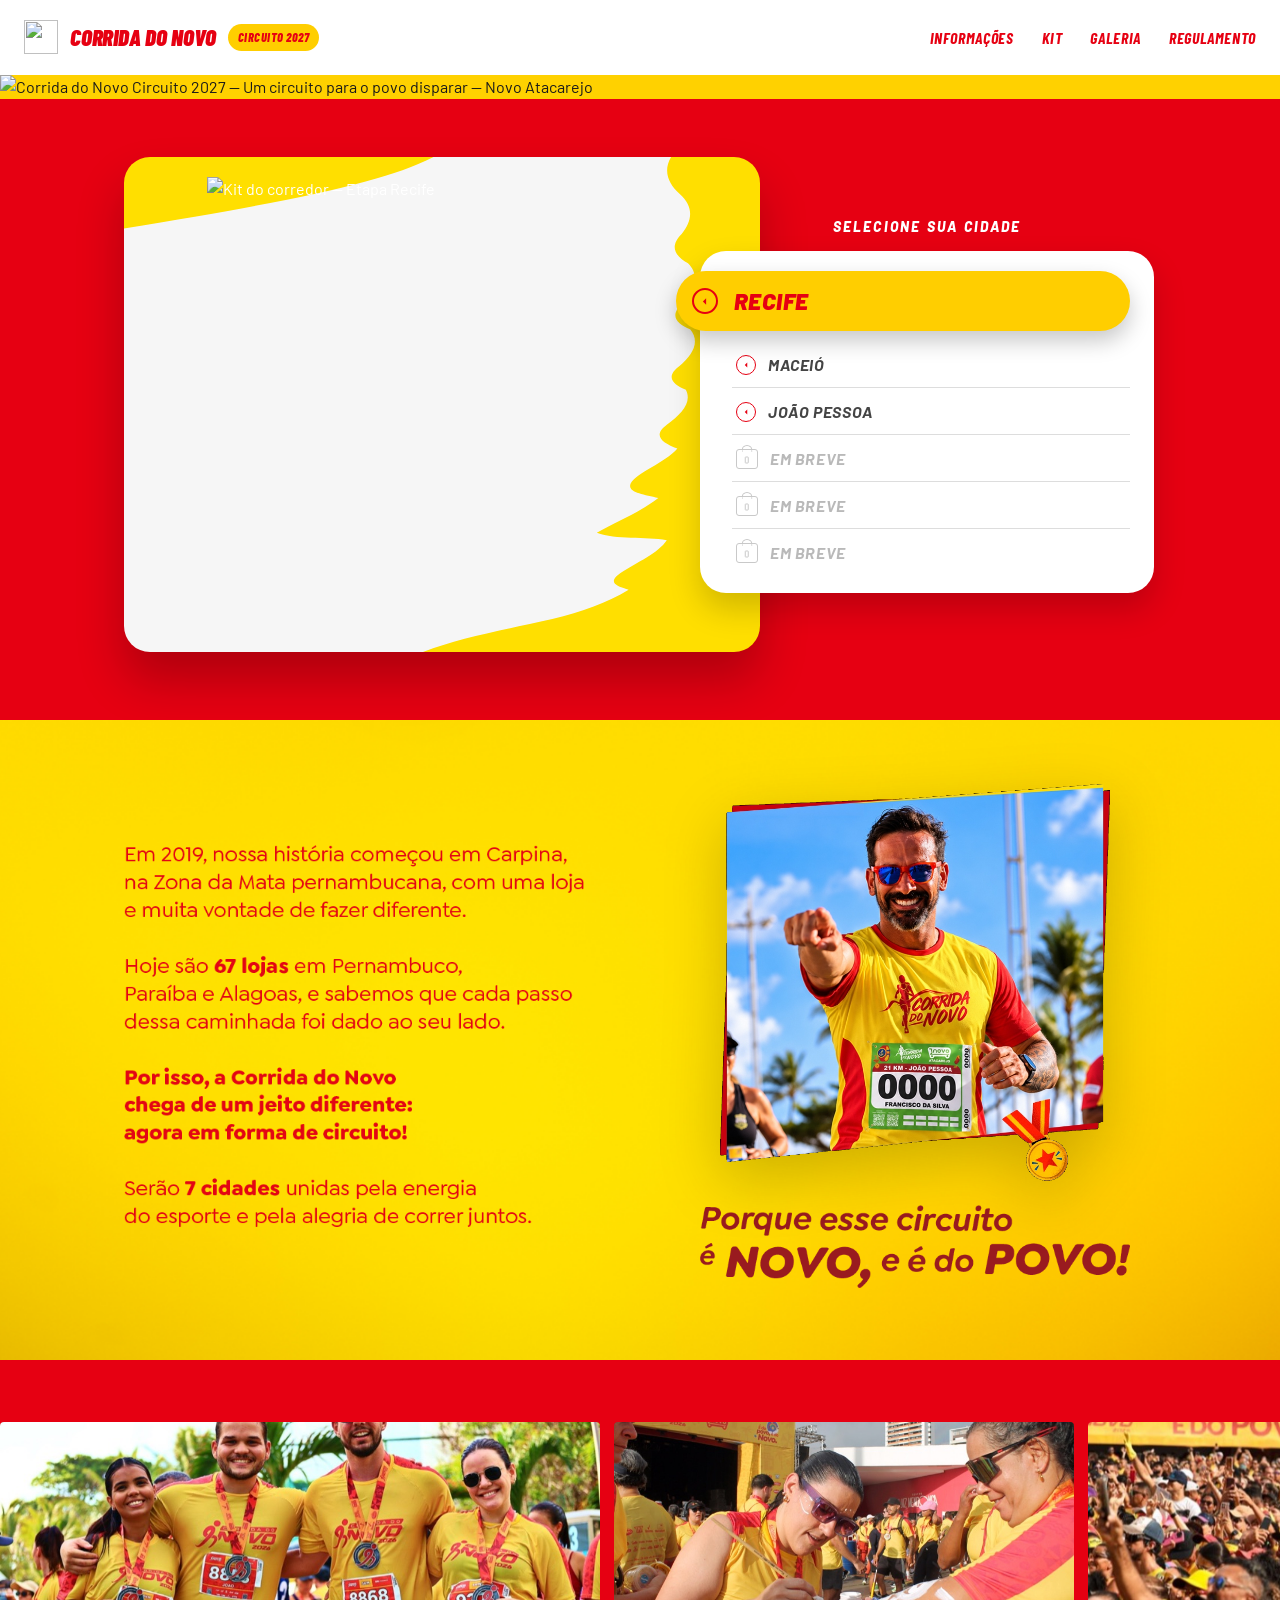
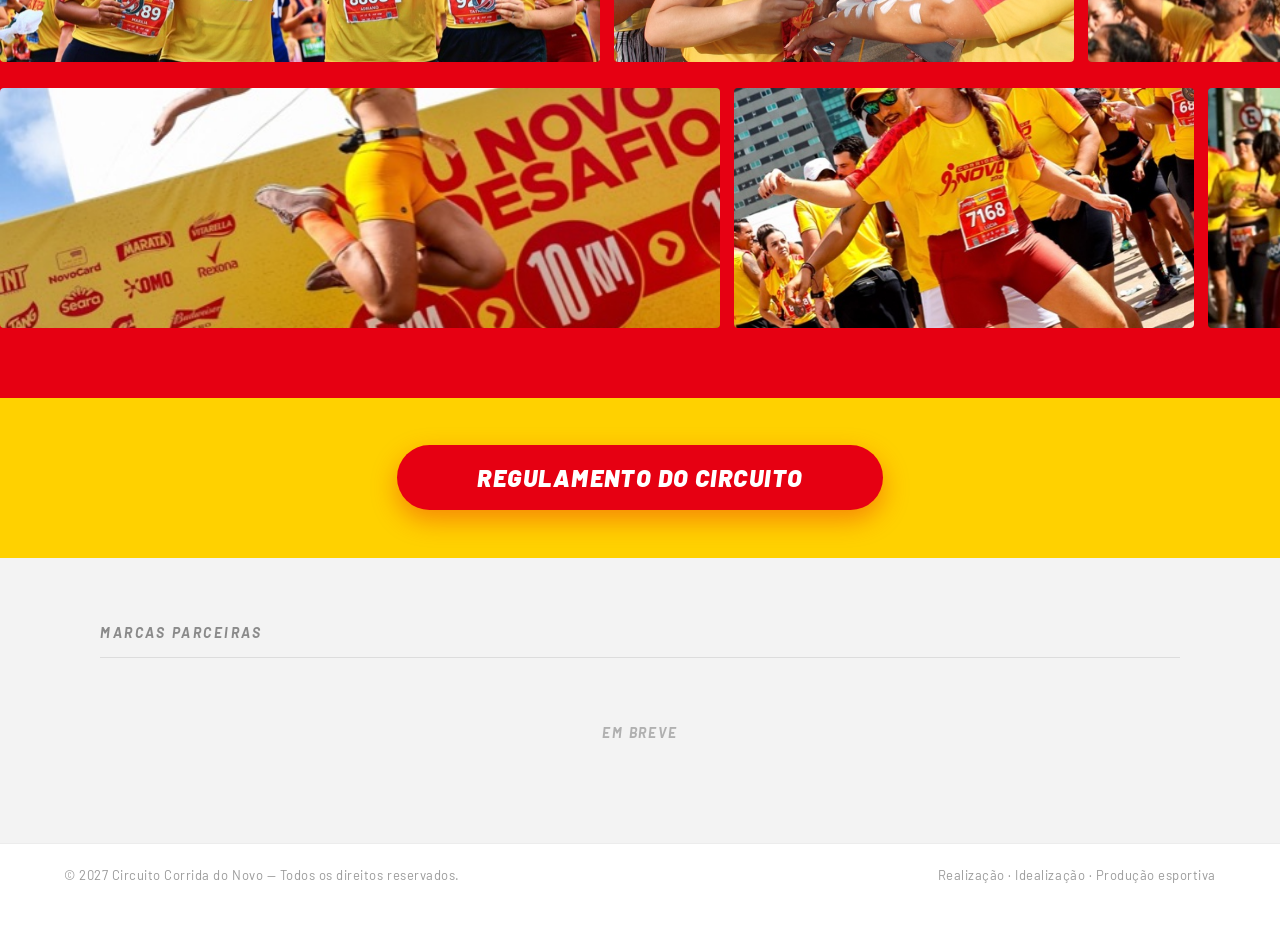
==== commit 37270cd6: "Empilha foto do corredor e chamada na mesma coluna da Dobra 3" ====
--- a/index.html
+++ b/index.html
@@ -11,7 +11,7 @@
       href="https://fonts.googleapis.com/css2?family=Barlow+Condensed:ital,wght@0,400;0,600;0,700;0,800;0,900;1,400;1,600;1,700;1,800;1,900&family=Barlow:ital,wght@0,400;0,500;0,600;0,700;0,800;0,900;1,400;1,500;1,600;1,700;1,800;1,900&family=Saira+Condensed:ital,wght@0,700;0,800;0,900;1,800;1,900&display=swap"
       rel="stylesheet"
     />
-    <link rel="stylesheet" href="styles.css?v=15" />
+    <link rel="stylesheet" href="styles.css?v=16" />
   </head>
   <body data-page="home">
     <!-- ==================== HEADER ==================== -->
@@ -80,11 +80,17 @@
     <!-- ==================== HISTÓRIA ==================== -->
     <section class="story-novo" id="informacoes" data-screen-label="História">
       <div class="story-wrap">
-        <div class="story-copy-col">
-          <div class="story-text-img">
+        <div class="story-text-img">
+          <img
+            src="assets/common/story-text.png"
+            alt="Em 2019, nossa história começou em Carpina, na Zona da Mata pernambucana, com uma loja e muita vontade de fazer diferente. Hoje são 67 lojas em Pernambuco, Paraíba e Alagoas, e sabemos que cada passo dessa caminhada foi dado ao seu lado. Por isso, a Corrida do Novo chega de um jeito diferente: agora em forma de circuito! Serão 7 cidades unidas pela energia do esporte e pela alegria de correr juntos."
+          />
+        </div>
+        <div class="story-feature-col">
+          <div class="story-photo-col">
             <img
-              src="assets/common/story-text.png"
-              alt="Em 2019, nossa história começou em Carpina, na Zona da Mata pernambucana, com uma loja e muita vontade de fazer diferente. Hoje são 67 lojas em Pernambuco, Paraíba e Alagoas, e sabemos que cada passo dessa caminhada foi dado ao seu lado. Por isso, a Corrida do Novo chega de um jeito diferente: agora em forma de circuito! Serão 7 cidades unidas pela energia do esporte e pela alegria de correr juntos."
+              src="assets/common/runner-highlight.png"
+              alt="Corredor Corrida do Novo"
             />
           </div>
           <div class="story-headline">
@@ -93,12 +99,6 @@
               alt="Porque esse circuito é NOVO, e é do POVO!"
             />
           </div>
-        </div>
-        <div class="story-photo-col">
-          <img
-            src="assets/common/runner-highlight.png"
-            alt="Corredor Corrida do Novo"
-          />
         </div>
       </div>
     </section>
--- a/styles.css
+++ b/styles.css
@@ -1645,10 +1645,11 @@
   align-items: center;
 }
 
-.story-copy-col {
+.story-feature-col {
   display: flex;
   flex-direction: column;
-  gap: 28px;
+  align-items: center;
+  gap: 24px;
   min-width: 0;
 }
 
@@ -1659,9 +1660,9 @@
 }
 
 .story-headline img {
-  max-width: 470px;
-  width: 100%;
-  margin: 0;
+  max-width: 430px;
+  width: 100%;
+  margin: 0 auto;
 }
 
 .story-photo-col {
@@ -1673,7 +1674,7 @@
 
 .story-photo-col img {
   width: 100%;
-  max-width: 480px;
+  max-width: 390px;
   height: auto;
   filter: drop-shadow(0 18px 30px rgba(0, 0, 0, 0.2));
 }
@@ -1869,7 +1870,7 @@
     padding: 48px 20px;
     gap: 32px;
   }
-  .story-copy-col,
+  .story-feature-col,
   .story-photo-col,
   .story-text-img,
   .story-headline {
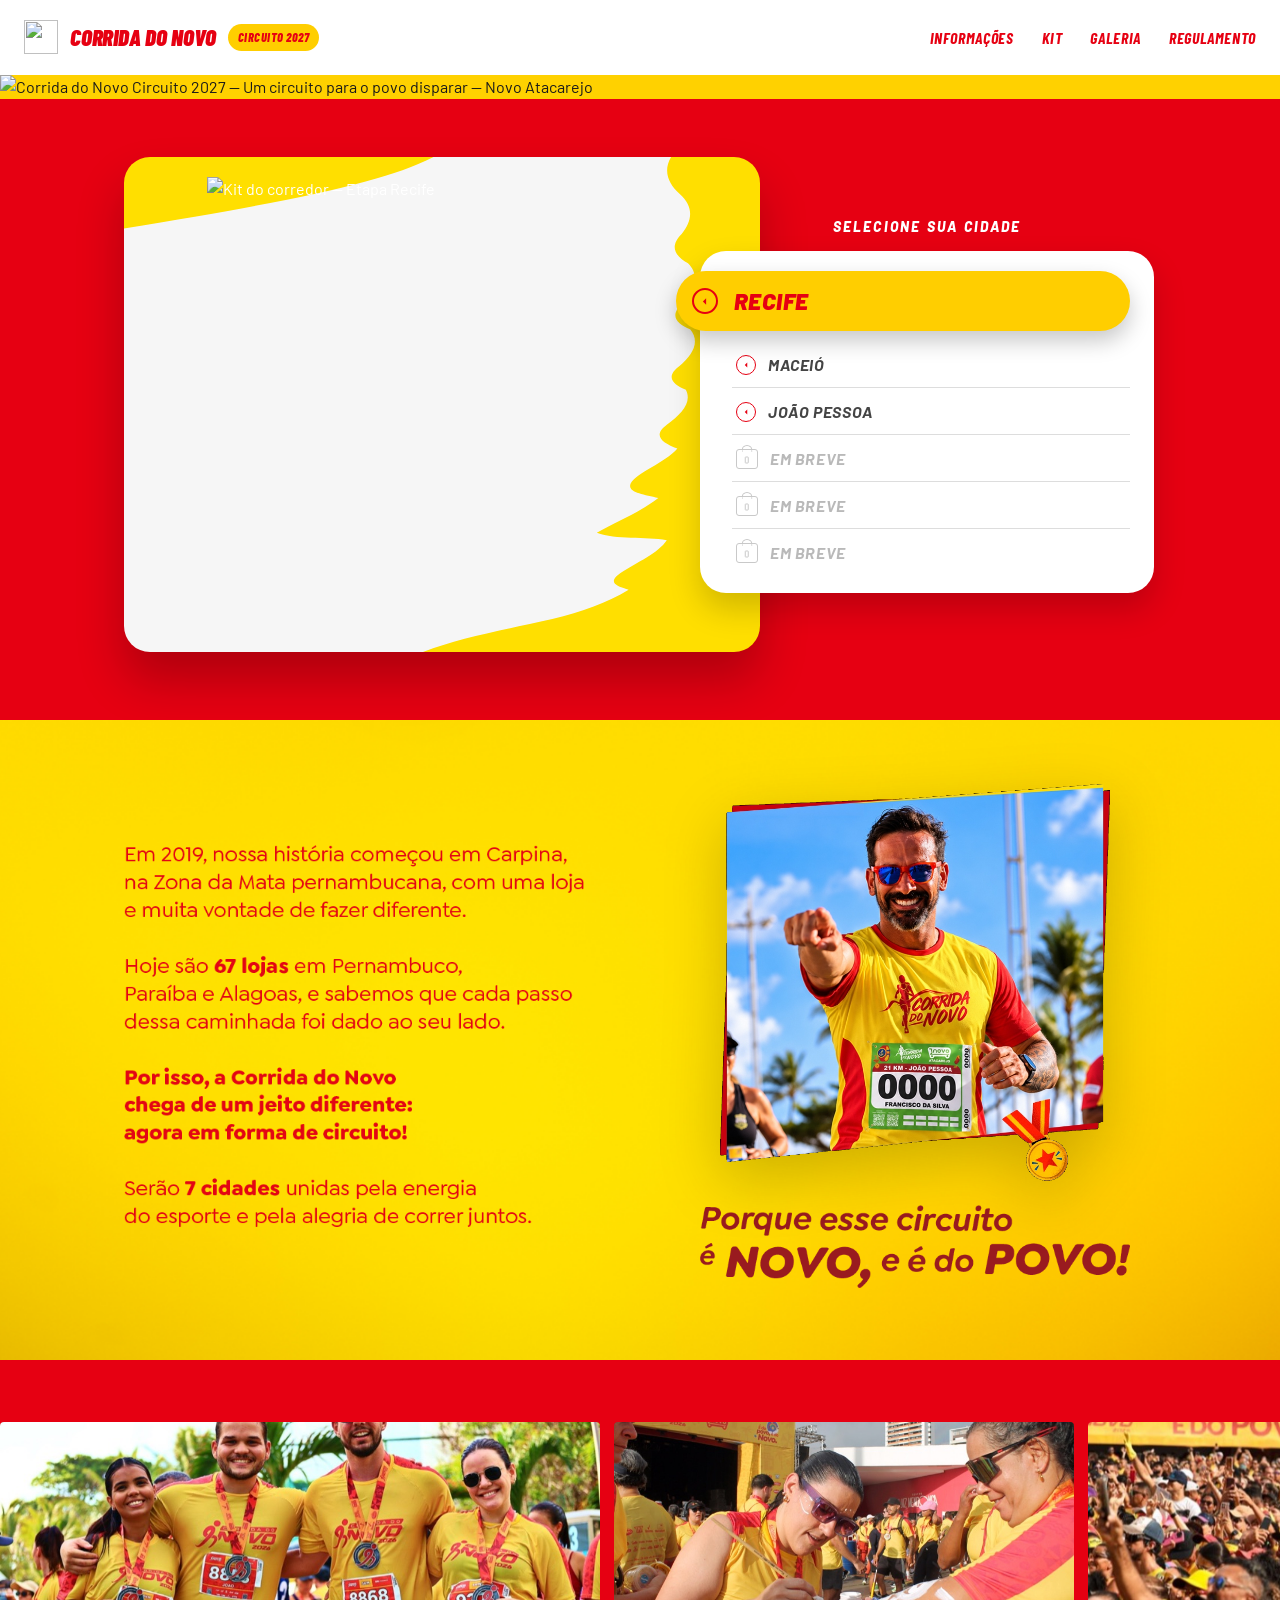
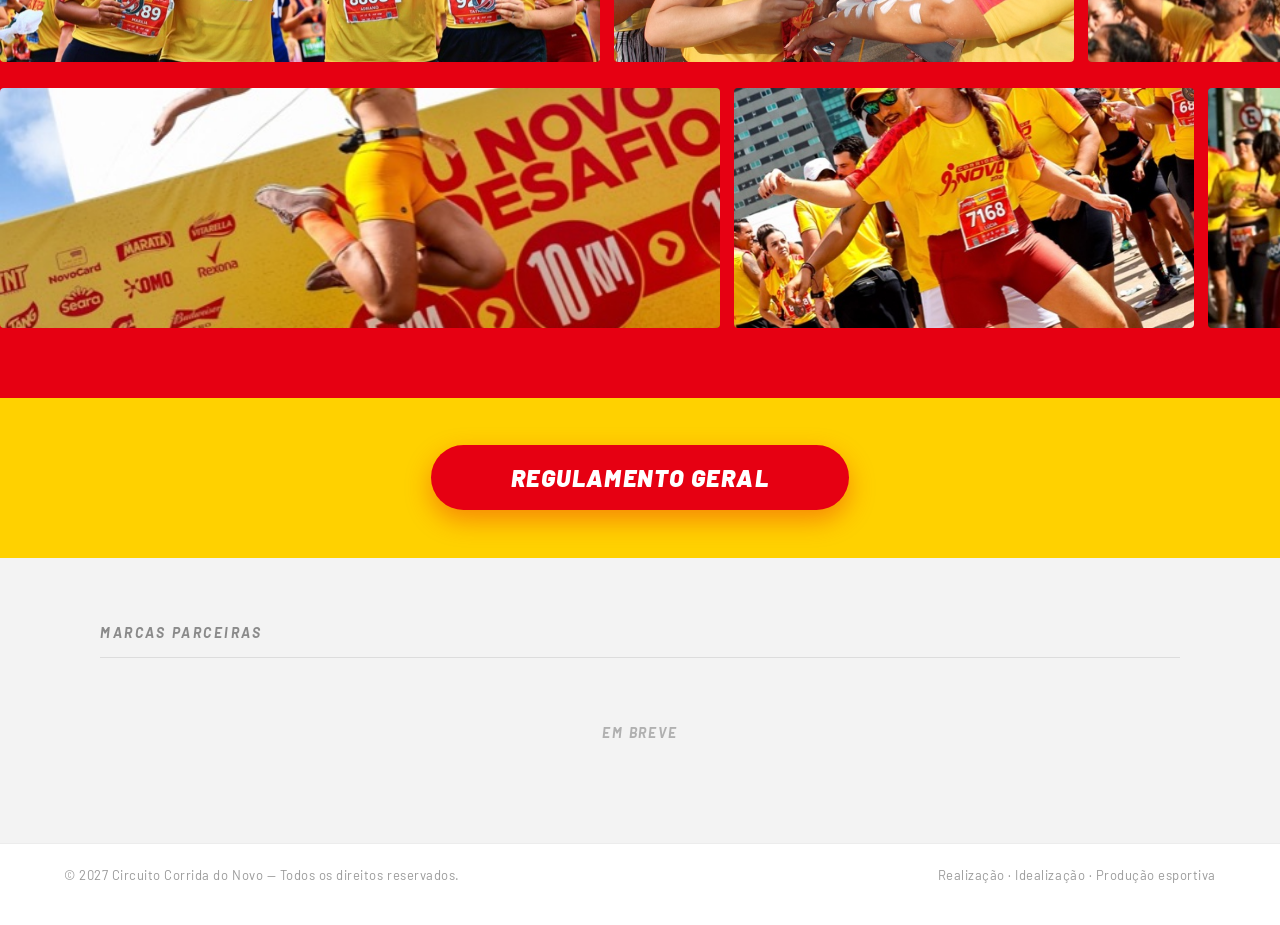
==== commit c3cf3f9a: "Adiciona PDF do Regulamento Geral e atualiza botão na home" ====
--- a/index.html
+++ b/index.html
@@ -164,9 +164,14 @@
 
     <!-- ==================== CTA REGULAMENTO ==================== -->
     <section class="cta-band-home" id="regulamento">
-      <button class="cta-btn-regulamento" type="button" onclick="openRegulamento()">
-        Regulamento do Circuito
-      </button>
+      <a
+        class="cta-btn-regulamento"
+        href="assets/common/regulamento-geral.pdf"
+        target="_blank"
+        rel="noopener"
+      >
+        Regulamento Geral
+      </a>
     </section>
 
     <!-- ==================== MARCAS PARCEIRAS ==================== -->
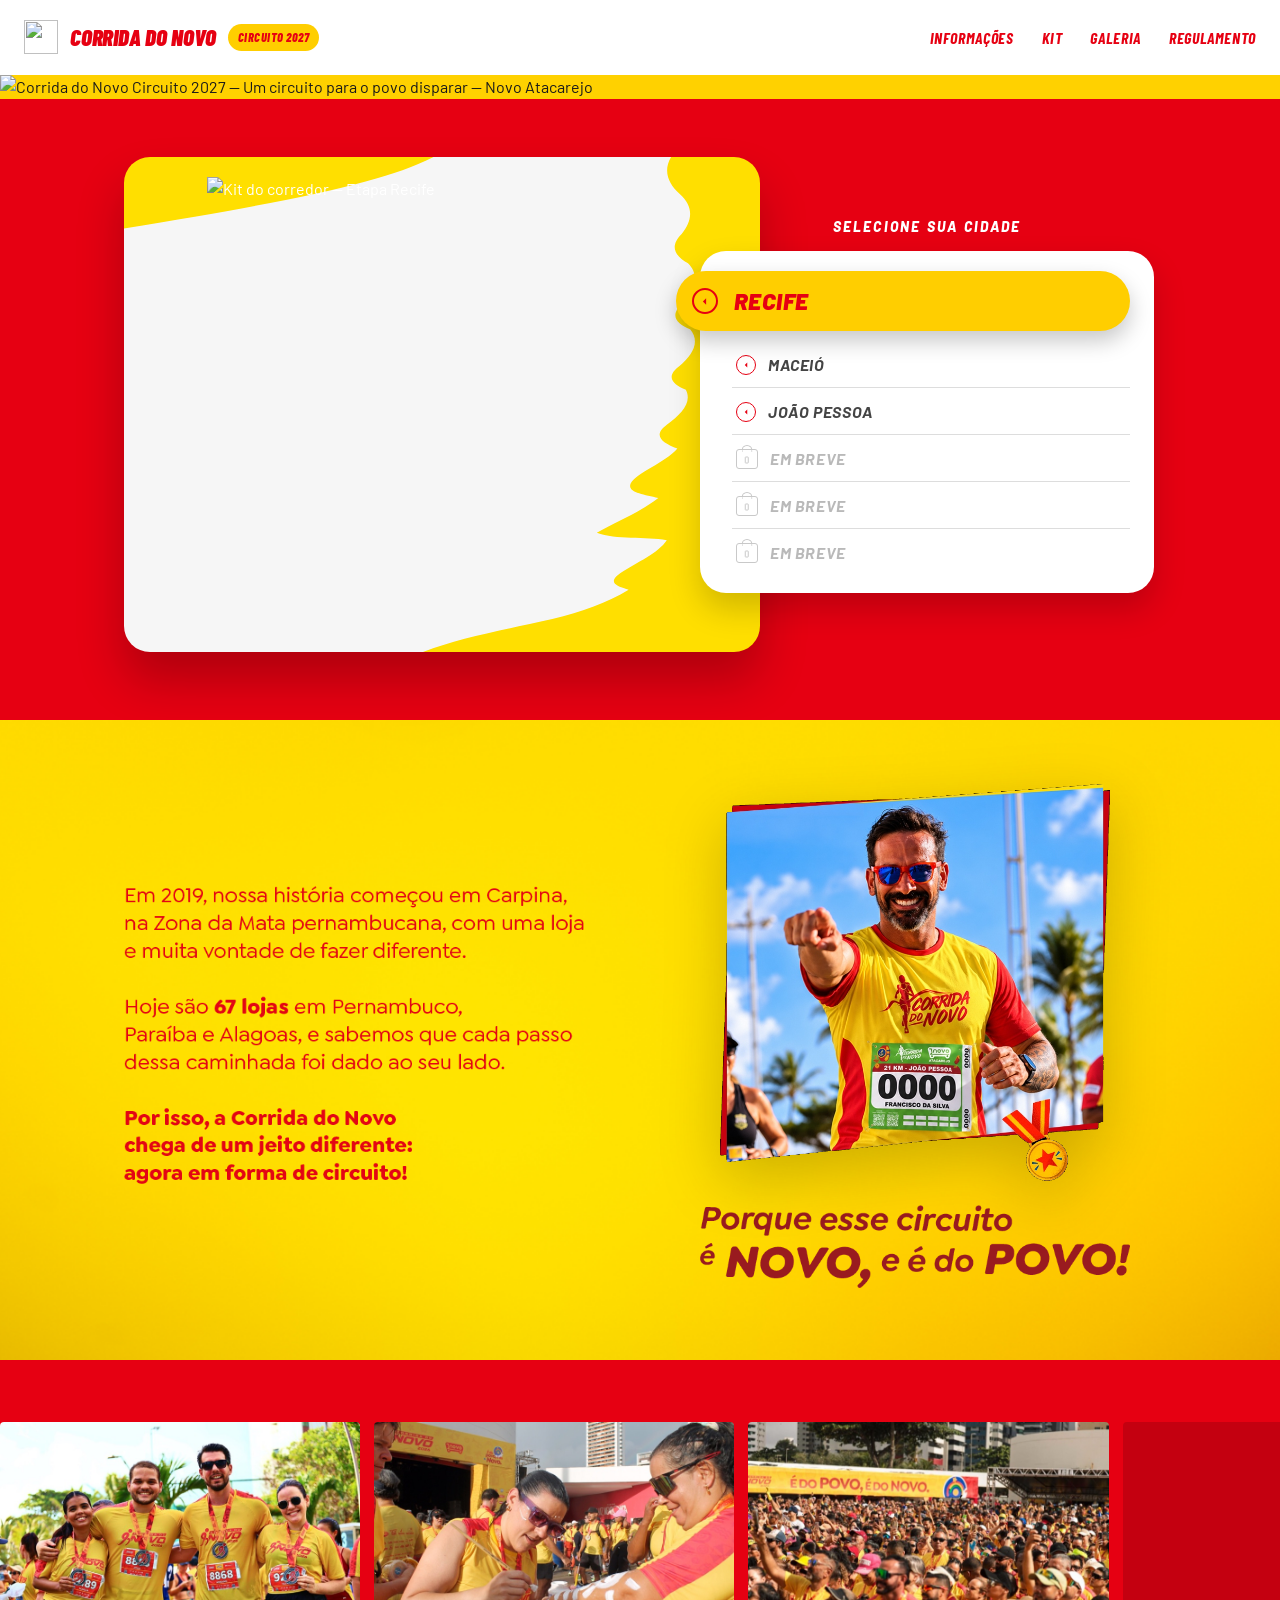
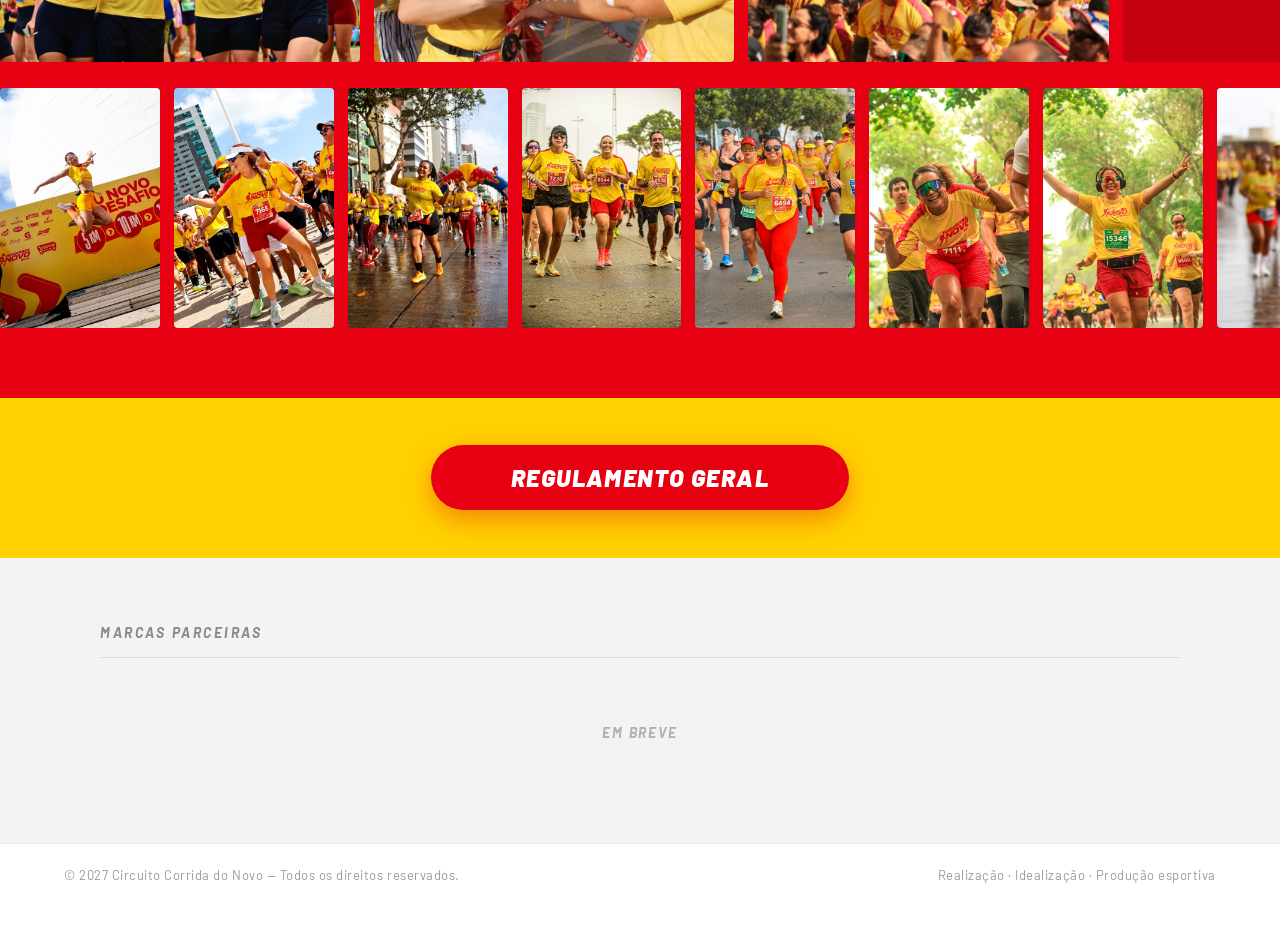
==== commit 4cd052b7: "Remove trecho sobre 7 cidades da imagem da Dobra 3" ====
--- a/index.html
+++ b/index.html
@@ -83,7 +83,7 @@
         <div class="story-text-img">
           <img
             src="assets/common/story-text.png"
-            alt="Em 2019, nossa história começou em Carpina, na Zona da Mata pernambucana, com uma loja e muita vontade de fazer diferente. Hoje são 67 lojas em Pernambuco, Paraíba e Alagoas, e sabemos que cada passo dessa caminhada foi dado ao seu lado. Por isso, a Corrida do Novo chega de um jeito diferente: agora em forma de circuito! Serão 7 cidades unidas pela energia do esporte e pela alegria de correr juntos."
+            alt="Em 2019, nossa história começou em Carpina, na Zona da Mata pernambucana, com uma loja e muita vontade de fazer diferente. Hoje são 67 lojas em Pernambuco, Paraíba e Alagoas, e sabemos que cada passo dessa caminhada foi dado ao seu lado. Por isso, a Corrida do Novo chega de um jeito diferente: agora em forma de circuito!"
           />
         </div>
         <div class="story-feature-col">
--- a/styles.css
+++ b/styles.css
@@ -1700,9 +1700,7 @@
 
 .marquee-track {
   display: flex;
-  gap: 14px;
   width: max-content;
-  will-change: transform;
   transform: translate3d(0, 0, 0);
   backface-visibility: hidden;
   animation: marquee-scroll var(--marquee-duration, 55s) linear infinite;
@@ -1712,6 +1710,10 @@
   animation-direction: reverse;
 }
 
+.marquee.is-offscreen .marquee-track {
+  animation-play-state: paused;
+}
+
 @keyframes marquee-scroll {
   from {
     transform: translate3d(0, 0, 0);
@@ -1724,25 +1726,17 @@
 .mslide {
   flex: 0 0 auto;
   height: 240px;
+  margin-right: 14px;
   border-radius: 4px;
   overflow: hidden;
   background: #c40010;
-  position: relative;
-  contain: layout style paint;
 }
 
 .mslide img {
-  position: absolute;
-  inset: 0;
-  width: 100%;
+  display: block;
   height: 100%;
-  object-fit: cover;
-}
-
-.mslide.s { width: 320px; }
-.mslide.m { width: 460px; }
-.mslide.l { width: 600px; }
-.mslide.xl { width: 720px; }
+  width: auto;
+}
 
 @media (prefers-reduced-motion: reduce) {
   .marquee-track {
@@ -1881,10 +1875,6 @@
     margin: 0 auto;
   }
   .mslide { height: 180px; }
-  .mslide.s { width: 220px; }
-  .mslide.m { width: 320px; }
-  .mslide.l { width: 420px; }
-  .mslide.xl { width: 520px; }
   .partners {
     padding: 44px 24px 52px;
   }
@@ -1926,10 +1916,6 @@
     height: 54px;
   }
   .mslide { height: 140px; }
-  .mslide.s { width: 160px; }
-  .mslide.m { width: 220px; }
-  .mslide.l { width: 300px; }
-  .mslide.xl { width: 360px; }
-}
-
-
+}
+
+
